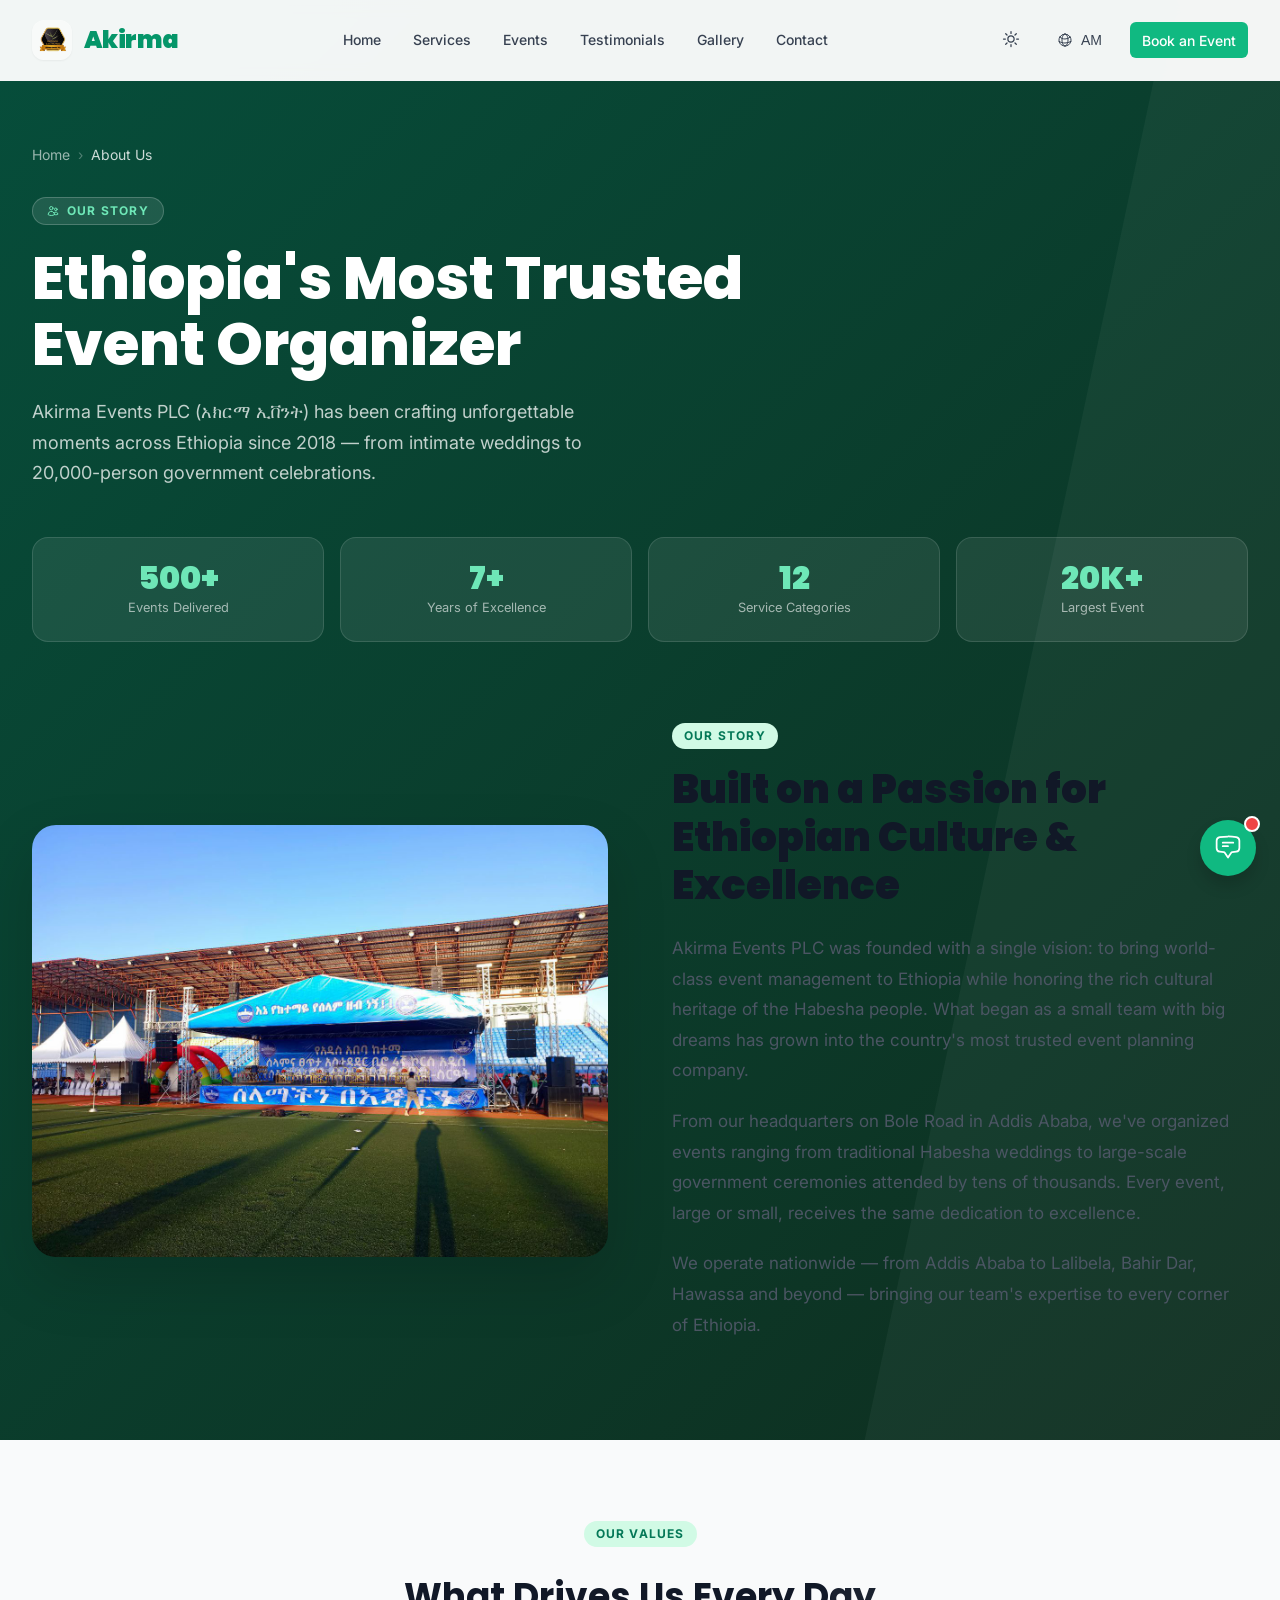
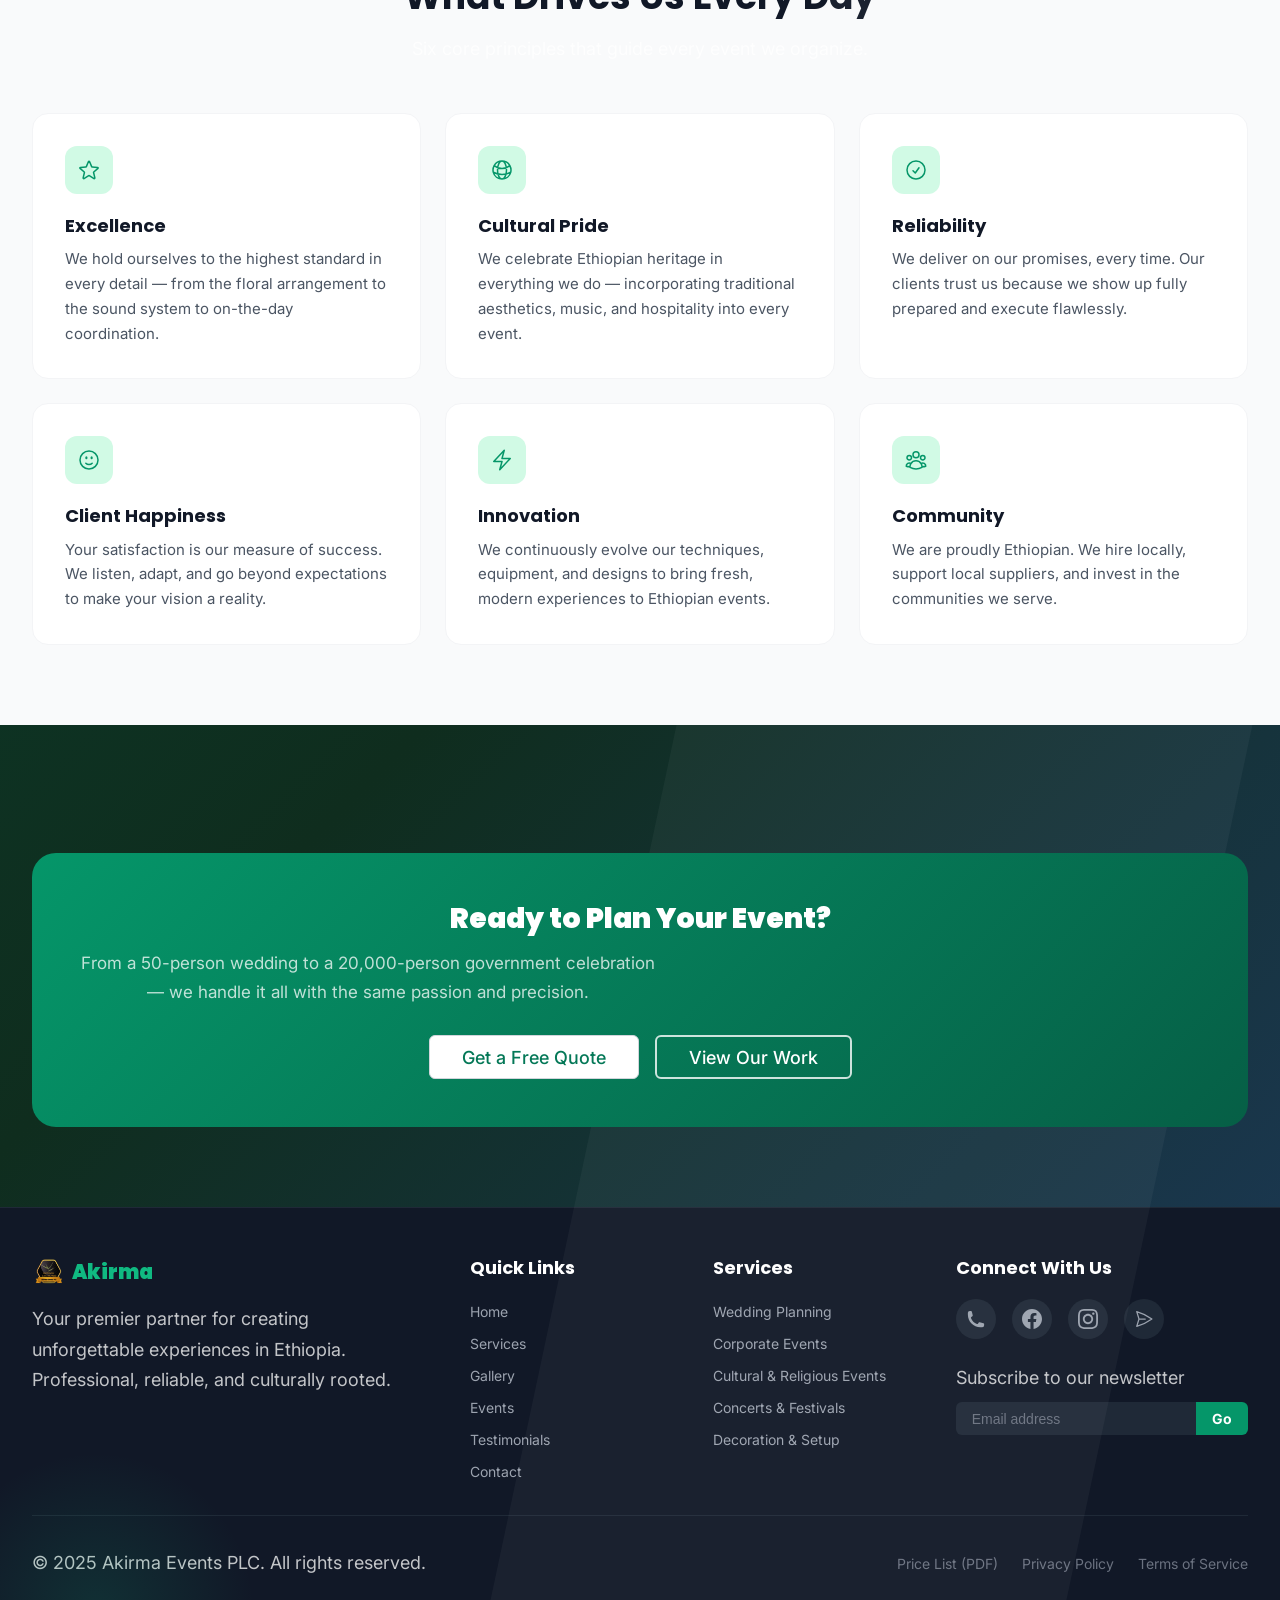
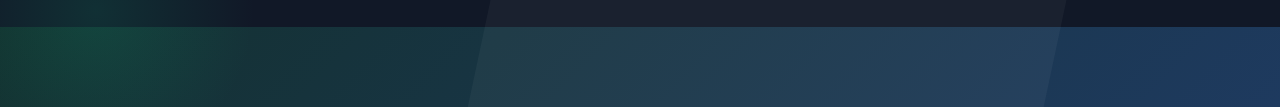
==== about.html @ a0630eab "feat: Expand and localize meta keywords on the services, about, and gallery pages for improved SEO." ====
<!DOCTYPE html>
<html lang="en">
<head>
  <meta charset="UTF-8" />
  <meta name="viewport" content="width=device-width, initial-scale=1.0" />
  <title>About Us | Akirma Events PLC</title>
  <meta name="description" content="Learn about Akirma Events PLC — Ethiopia's leading event organizer. Our story, mission, values, and the team behind every unforgettable moment." />
  <meta name="keywords" content="about akirma events, event management team ethiopia, professional event planners addis ababa, akirma story, leading event organizer ethiopia, akirma events history, ethiopian event industry experts, meet akirma events, event planning company profile ethiopia, bole road event office, best event organizers profile, አክርማ ኢቨንት, ስለ አክርማ ኢቨንት, የዝግጅት አዘጋጆች" />
  <link rel="canonical" href="https://akirmaevents.com/about.html" />
  <meta property="og:title" content="About Akirma Events PLC" />
  <meta property="og:description" content="Ethiopia's trusted event organizer since 2018. Meet our team and learn our story." />
  <meta property="og:type" content="website" />
  <meta property="og:url" content="https://akirmaevents.com/about.html" />
  <meta property="og:image" content="https://akirmaevents.com/images/hero-bg.png" />
  <meta property="og:site_name" content="Akirma Events PLC" />
  <meta name="twitter:card" content="summary_large_image" />
  <meta name="twitter:image" content="https://akirmaevents.com/images/hero-bg.png" />
  <link rel="preconnect" href="https://fonts.googleapis.com">
  <link rel="preconnect" href="https://fonts.gstatic.com" crossorigin>
  <link rel="preload" href="https://fonts.googleapis.com/css2?family=Poppins:wght@400;700;900&family=Inter:wght@400;500;600;700&display=swap" as="style">
  <link rel="stylesheet" href="css/styles.css" />
  <style>
    /* ── PAGE-SPECIFIC STYLES ── */
    .page-hero {
      background: linear-gradient(135deg, var(--primary-900) 0%, #0f2d1e 60%, #1e3a5f 100%);
      padding: 9rem 0 5rem;
      color: white;
      position: relative;
      overflow: hidden;
    }
    .page-hero-deco {
      position: absolute; top: 0; right: 0;
      width: 45%; height: 100%;
      background: rgba(255,255,255,0.04);
      transform: skewX(-12deg) translateX(20%);
      pointer-events: none;
    }
    .page-hero-deco2 {
      position: absolute; bottom: -4rem; left: -4rem;
      width: 20rem; height: 20rem;
      background: radial-gradient(circle, rgba(16,185,129,0.15) 0%, transparent 70%);
      border-radius: 50%;
      pointer-events: none;
    }
    .page-hero-content { position: relative; z-index: 2; }
    .page-badge {
      display: inline-flex; align-items: center; gap: 0.5rem;
      padding: 0.25rem 0.875rem;
      border-radius: 9999px;
      background: rgba(255,255,255,0.1);
      border: 1px solid rgba(255,255,255,0.2);
      font-size: 0.75rem; font-weight: 700;
      text-transform: uppercase; letter-spacing: 0.1em;
      color: var(--primary-300);
      margin-bottom: 1.25rem;
    }
    .page-hero h1 {
      margin-bottom: 1.25rem;
    }
    .page-hero p {
      font-size: clamp(1rem, 2.5vw, 1.125rem);
      color: rgba(255,255,255,0.75);
      max-width: 36rem;
      line-height: 1.7;
    }
    .breadcrumb {
      display: flex; align-items: center; gap: 0.5rem;
      font-size: 0.875rem; color: rgba(255,255,255,0.5);
      margin-bottom: 2rem;
    }
    .breadcrumb a { color: rgba(255,255,255,0.6); text-decoration: none; transition: color 0.2s; }
    .breadcrumb a:hover { color: white; }
    .breadcrumb span { color: rgba(255,255,255,0.3); }

    /* Stats row */
    .stats-row {
      display: grid;
      grid-template-columns: repeat(2, 1fr);
      gap: 1rem;
      margin-top: 3rem;
    }
    @media (min-width: 640px) { .stats-row { grid-template-columns: repeat(4, 1fr); } }
    .stat-card {
      background: rgba(255,255,255,0.08);
      border: 1px solid rgba(255,255,255,0.12);
      border-radius: 1rem;
      padding: 1.5rem;
      text-align: center;
    }
    .stat-num {
      font-size: clamp(1.5rem, 4vw, 2rem);
      font-weight: 900;
      font-family: 'Poppins', sans-serif;
      color: var(--primary-300);
      line-height: 1;
      margin-bottom: 0.25rem;
    }
    .stat-label { font-size: 0.8rem; color: rgba(255,255,255,0.6); }

    /* Story section */
    .story-section { padding: 5rem 0; }
    body.dark .story-section { background: var(--gray-950); }
    .story-grid {
      display: grid;
      grid-template-columns: 1fr;
      gap: 4rem;
      align-items: center;
    }
    @media (min-width: 1024px) { .story-grid { grid-template-columns: 1fr 1fr; } }
    .story-img {
      border-radius: 1.5rem;
      overflow: hidden;
      box-shadow: 0 25px 60px rgba(0,0,0,0.15);
      aspect-ratio: 4/3;
    }
    .story-img img { width: 100%; height: 100%; object-fit: cover; display: block; }
    .story-tag {
      display: inline-block;
      background: var(--primary-100);
      color: var(--primary-700);
      font-size: 0.75rem; font-weight: 700;
      text-transform: uppercase; letter-spacing: 0.1em;
      padding: 0.25rem 0.75rem;
      border-radius: 9999px;
      margin-bottom: 1rem;
    }
    body.dark .story-tag { background: rgba(16,185,129,0.15); color: var(--primary-400); }
    .story-text h2 {
      font-size: clamp(1.75rem, 3.5vw, 2.5rem);
      font-weight: 900;
      font-family: 'Poppins', sans-serif;
      color: var(--gray-900);
      margin-bottom: 1.5rem;
      line-height: 1.2;
    }
    body.dark .story-text h2 { color: white; }
    .story-text p {
      color: var(--gray-600);
      line-height: 1.8;
      font-size: 1.0625rem;
      margin-bottom: 1.25rem;
    }
    body.dark .story-text p { color: var(--gray-400); }

    /* Values */
    .values-section {
      padding: 5rem 0;
      background: var(--gray-50);
    }
    body.dark .values-section { background: var(--gray-900); }
    .values-grid {
      display: grid;
      grid-template-columns: 1fr;
      gap: 1.5rem;
      margin-top: 3rem;
    }
    @media (min-width: 640px) { .values-grid { grid-template-columns: repeat(2, 1fr); } }
    @media (min-width: 1024px) { .values-grid { grid-template-columns: repeat(3, 1fr); } }
    .value-card {
      background: white;
      border-radius: 1rem;
      padding: 2rem;
      border: 1px solid var(--gray-100);
      transition: box-shadow 0.3s, transform 0.3s;
    }
    body.dark .value-card { background: var(--gray-800); border-color: var(--gray-700); }
    .value-card:hover { box-shadow: 0 8px 24px rgba(0,0,0,0.08); transform: translateY(-4px); }
    .value-icon {
      width: 3rem; height: 3rem;
      background: var(--primary-100);
      border-radius: 0.75rem;
      display: flex; align-items: center; justify-content: center;
      margin-bottom: 1.25rem;
    }
    body.dark .value-icon { background: rgba(16,185,129,0.15); }
    .value-icon svg { width: 1.5rem; height: 1.5rem; color: var(--primary-600); }
    body.dark .value-icon svg { color: var(--primary-400); }
    .value-card h3 {
      font-size: 1.125rem; font-weight: 700;
      font-family: 'Poppins', sans-serif;
      color: var(--gray-900);
      margin-bottom: 0.625rem;
    }
    body.dark .value-card h3 { color: white; }
    .value-card p { color: var(--gray-600); font-size: 0.9375rem; line-height: 1.65; }
    body.dark .value-card p { color: var(--gray-400); }

    /* Team placeholder */
    .team-section { padding: 5rem 0; }
    body.dark .team-section { background: var(--gray-950); }
    .team-cta {
      margin-top: 3rem;
      background: linear-gradient(135deg, var(--primary-600), var(--primary-800));
      border-radius: 1.5rem;
      padding: 3rem;
      text-align: center;
      color: white;
    }
    .team-cta h3 {
      font-size: 1.75rem; font-weight: 900;
      font-family: 'Poppins', sans-serif;
      margin-bottom: 0.75rem;
    }
    .team-cta p { color: rgba(255,255,255,0.75); margin-bottom: 1.75rem; font-size: 1.0625rem; }
    .cta-btns { display: flex; gap: 1rem; justify-content: center; flex-wrap: wrap; }
  </style>
</head>
<body>

<!-- Header (Injected by shared.js) -->
<header></header>

<!-- Hero -->
<section class="page-hero" id="main-content">
  <div class="page-hero-deco"></div>
  <div class="page-hero-deco2"></div>
  <div class="container page-hero-content">
    <div class="breadcrumb">
      <a href="index.html">Home</a>
      <span>›</span>
      <span style="color:rgba(255,255,255,0.8)">About Us</span>
    </div>
    <div class="page-badge">
      <svg xmlns="http://www.w3.org/2000/svg" fill="none" viewBox="0 0 24 24" stroke-width="2" stroke="currentColor" style="width:0.75rem;height:0.75rem"><path stroke-linecap="round" stroke-linejoin="round" d="M15 19.128a9.38 9.38 0 0 0 2.625.372 9.337 9.337 0 0 0 4.121-.952 4.125 4.125 0 0 0-7.533-2.493M15 19.128v-.003c0-1.113-.285-2.16-.786-3.07M15 19.128v.106A12.318 12.318 0 0 1 8.624 21c-2.331 0-4.512-.645-6.374-1.766l-.001-.109a6.375 6.375 0 0 1 11.964-3.07M12 6.375a3.375 3.375 0 1 1-6.75 0 3.375 3.375 0 0 1 6.75 0Zm8.25 2.25a2.625 2.625 0 1 1-5.25 0 2.625 2.625 0 0 1 5.25 0Z" /></svg>
      Our Story
    </div>
    <h1>Ethiopia's Most Trusted<br/>Event Organizer</h1>
    <p>Akirma Events PLC (አክርማ ኢቨንት) has been crafting unforgettable moments across Ethiopia since 2018 — from intimate weddings to 20,000-person government celebrations.</p>
    <div class="stats-row">
      <div class="stat-card"><div class="stat-num">500+</div><div class="stat-label">Events Delivered</div></div>
      <div class="stat-card"><div class="stat-num">7+</div><div class="stat-label">Years of Excellence</div></div>
      <div class="stat-card"><div class="stat-num">12</div><div class="stat-label">Service Categories</div></div>
      <div class="stat-card"><div class="stat-num">20K+</div><div class="stat-label">Largest Event</div></div>
    </div>
  </div>
</div>

<!-- Story -->
<section class="story-section">
  <div class="container">
    <div class="story-grid">
      <div class="story-img reveal">
        <img src="images/events/Addis ababa city government peace and security 20,000 celebrating ceremony to abebe bikila stadium.jpg" alt="Akirma Events large scale event" loading="lazy" />
      </div>
      <div class="story-text reveal">
        <span class="story-tag">Our Story</span>
        <h2>Built on a Passion for Ethiopian Culture & Excellence</h2>
        <p>Akirma Events PLC was founded with a single vision: to bring world-class event management to Ethiopia while honoring the rich cultural heritage of the Habesha people. What began as a small team with big dreams has grown into the country's most trusted event planning company.</p>
        <p>From our headquarters on Bole Road in Addis Ababa, we've organized events ranging from traditional Habesha weddings to large-scale government ceremonies attended by tens of thousands. Every event, large or small, receives the same dedication to excellence.</p>
        <p>We operate nationwide — from Addis Ababa to Lalibela, Bahir Dar, Hawassa and beyond — bringing our team's expertise to every corner of Ethiopia.</p>
      </div>
    </div>
  </div>
</section>

<!-- Values -->
<section class="values-section">
  <div class="container">
    <div style="text-align:center; max-width:42rem; margin:0 auto;">
      <span class="story-tag">Our Values</span>
      <h2 class="section-title" style="margin-top:0.75rem;">What Drives Us Every Day</h2>
      <p class="section-desc">Six core principles that guide every event we organize.</p>
    </div>
    <div class="values-grid">
      <div class="value-card reveal">
        <div class="value-icon"><svg xmlns="http://www.w3.org/2000/svg" fill="none" viewBox="0 0 24 24" stroke-width="1.5" stroke="currentColor"><path stroke-linecap="round" stroke-linejoin="round" d="M11.48 3.499a.562.562 0 0 1 1.04 0l2.125 5.111a.563.563 0 0 0 .475.345l5.518.442c.499.04.701.663.321.988l-4.204 3.602a.563.563 0 0 0-.182.557l1.285 5.385a.562.562 0 0 1-.84.61l-4.725-2.885a.562.562 0 0 0-.586 0L6.982 20.54a.562.562 0 0 1-.84-.61l1.285-5.386a.562.562 0 0 0-.182-.557l-4.204-3.602a.562.562 0 0 1 .321-.988l5.518-.442a.563.563 0 0 0 .475-.345L11.48 3.5Z" /></svg></div>
        <h3>Excellence</h3>
        <p>We hold ourselves to the highest standard in every detail — from the floral arrangement to the sound system to on-the-day coordination.</p>
      </div>
      <div class="value-card reveal">
        <div class="value-icon"><svg xmlns="http://www.w3.org/2000/svg" fill="none" viewBox="0 0 24 24" stroke-width="1.5" stroke="currentColor"><path stroke-linecap="round" stroke-linejoin="round" d="M12 21a9.004 9.004 0 0 0 8.716-6.747M12 21a9.004 9.004 0 0 1-8.716-6.747M12 21c2.485 0 4.5-4.03 4.5-9S14.485 3 12 3m0 18c-2.485 0-4.5-4.03-4.5-9S9.515 3 12 3m0 0a8.997 8.997 0 0 1 7.843 4.582M12 3a8.997 8.997 0 0 0-7.843 4.582m15.686 0A11.953 11.953 0 0 1 12 10.5c-2.998 0-5.74-1.1-7.843-2.918m15.686 0A8.959 8.959 0 0 1 21 12c0 .778-.099 1.533-.284 2.253m0 0A17.919 17.919 0 0 1 12 16.5c-3.162 0-6.133-.815-8.716-2.247m0 0A9.015 9.015 0 0 1 3 12c0-1.605.42-3.113 1.157-4.418" /></svg></div>
        <h3>Cultural Pride</h3>
        <p>We celebrate Ethiopian heritage in everything we do — incorporating traditional aesthetics, music, and hospitality into every event.</p>
      </div>
      <div class="value-card reveal">
        <div class="value-icon"><svg xmlns="http://www.w3.org/2000/svg" fill="none" viewBox="0 0 24 24" stroke-width="1.5" stroke="currentColor"><path stroke-linecap="round" stroke-linejoin="round" d="M9 12.75 11.25 15 15 9.75M21 12a9 9 0 1 1-18 0 9 9 0 0 1 18 0Z" /></svg></div>
        <h3>Reliability</h3>
        <p>We deliver on our promises, every time. Our clients trust us because we show up fully prepared and execute flawlessly.</p>
      </div>
      <div class="value-card reveal">
        <div class="value-icon"><svg xmlns="http://www.w3.org/2000/svg" fill="none" viewBox="0 0 24 24" stroke-width="1.5" stroke="currentColor"><path stroke-linecap="round" stroke-linejoin="round" d="M15.182 15.182a4.5 4.5 0 0 1-6.364 0M21 12a9 9 0 1 1-18 0 9 9 0 0 1 18 0ZM9.75 9.75c0 .414-.168.75-.375.75S9 10.164 9 9.75 9.168 9 9.375 9s.375.336.375.75Zm-.375 0h.008v.015h-.008V9.75Zm5.625 0c0 .414-.168.75-.375.75s-.375-.336-.375-.75.168-.75.375-.75.375.336.375.75Zm-.375 0h.008v.015h-.008V9.75Z" /></svg></div>
        <h3>Client Happiness</h3>
        <p>Your satisfaction is our measure of success. We listen, adapt, and go beyond expectations to make your vision a reality.</p>
      </div>
      <div class="value-card reveal">
        <div class="value-icon"><svg xmlns="http://www.w3.org/2000/svg" fill="none" viewBox="0 0 24 24" stroke-width="1.5" stroke="currentColor"><path stroke-linecap="round" stroke-linejoin="round" d="M3.75 13.5l10.5-11.25L12 10.5h8.25L9.75 21.75 12 13.5H3.75z" /></svg></div>
        <h3>Innovation</h3>
        <p>We continuously evolve our techniques, equipment, and designs to bring fresh, modern experiences to Ethiopian events.</p>
      </div>
      <div class="value-card reveal">
        <div class="value-icon"><svg xmlns="http://www.w3.org/2000/svg" fill="none" viewBox="0 0 24 24" stroke-width="1.5" stroke="currentColor"><path stroke-linecap="round" stroke-linejoin="round" d="M18 18.72a9.094 9.094 0 0 0 3.741-.479 3 3 0 0 0-4.682-2.72m.94 3.198.001.031c0 .225-.012.447-.037.666A11.944 11.944 0 0 1 12 21c-2.17 0-4.207-.576-5.963-1.584A6.062 6.062 0 0 1 6 18.719m12 0a5.971 5.971 0 0 0-.941-3.197m0 0A5.995 5.995 0 0 0 12 12.75a5.995 5.995 0 0 0-5.058 2.772m0 0a3 3 0 0 0-4.681 2.72 8.986 8.986 0 0 0 3.74.477m.94-3.197a5.971 5.971 0 0 0-.94 3.197M15 6.75a3 3 0 1 1-6 0 3 3 0 0 1 6 0Zm6 3a2.25 2.25 0 1 1-4.5 0 2.25 2.25 0 0 1 4.5 0Zm-13.5 0a2.25 2.25 0 1 1-4.5 0 2.25 2.25 0 0 1 4.5 0Z" /></svg></div>
        <h3>Community</h3>
        <p>We are proudly Ethiopian. We hire locally, support local suppliers, and invest in the communities we serve.</p>
      </div>
    </div>
  </div>
</section>

<!-- CTA -->
<section class="team-section">
  <div class="container">
    <div class="team-cta reveal">
      <h3>Ready to Plan Your Event?</h3>
      <p>From a 50-person wedding to a 20,000-person government celebration — we handle it all with the same passion and precision.</p>
      <div class="cta-btns">
        <a href="index.html#contact" class="btn btn-lg btn-white">Get a Free Quote</a>
        <a href="gallery.html" class="btn btn-lg btn-hero-outline">View Our Work</a>
      </div>
    </div>
  </div>
</section>

<!-- Simple footer -->
<!-- Footer (Injected by shared.js) -->
<footer></footer>

<script src="js/data.js"></script>
<script src="js/shared.js"></script>
<script>
document.addEventListener('DOMContentLoaded', () => {
  initReveal();
});

function initReveal() {
  const els = document.querySelectorAll('.reveal');
  const obs = new IntersectionObserver(entries => {
    entries.forEach(e => { if (e.isIntersecting) { e.target.classList.add('revealed'); obs.unobserve(e.target); } });
  }, { threshold: 0.1 });
  els.forEach(el => obs.observe(el));
}
</script>
</body>
</html>
---- css/styles.css ----
/* =====================================================
   AKIRMA EVENTS - styles.css
   Exact replica of Next.js/Tailwind app globals + components
   ===================================================== */

@import url('https://fonts.googleapis.com/css2?family=Inter:wght@300;400;500;600;700&family=Poppins:wght@400;500;600;700;800;900&family=Noto+Sans+Ethiopic:wght@400;500;600;700&display=swap');

/* ── CSS VARIABLES (mirrors globals.css) ── */
:root {
  --background: #ffffff;
  --foreground: #171717;

  --primary-50:  #ecfdf5;
  --primary-100: #d1fae5;
  --primary-200: #a7f3d0;
  --primary-300: #6ee7b7;
  --primary-400: #34d399;
  --primary-500: #10b981;
  --primary-600: #059669;
  --primary-700: #047857;
  --primary-800: #065f46;
  --primary-900: #064e3b;
  --primary-950: #022c22;

  --color-secondary: #3B82F6;
  --gray-50:  #f9fafb;
  --gray-100: #f3f4f6;
  --gray-200: #e5e7eb;
  --gray-300: #d1d5db;
  --gray-400: #9ca3af;
  --gray-500: #6b7280;
  --gray-600: #4b5563;
  --gray-700: #374151;
  --gray-800: #1f2937;
  --gray-900: #111827;
  --gray-950: #030712;
}

.dark {
  --background: #020617;
  --foreground: #f8fafc;
}

/* ── RESET ── */
*, *::before, *::after { box-sizing: border-box; margin: 0; padding: 0; }
html { scroll-behavior: smooth; -webkit-text-size-adjust: 100%; }

body {
  background-color: var(--background);
  color: var(--foreground);
  font-family: 'Inter', sans-serif;
  line-height: 1.5;
  -webkit-font-smoothing: antialiased;
  -moz-osx-font-smoothing: grayscale;
}

body.dark { background-color: #020617; color: #f8fafc; }

h1, h2, h3, h4, h5, h6 { font-family: 'Poppins', sans-serif; }

h1 { font-size: clamp(2.25rem, 6vw, 3.75rem); line-height: 1.1; font-weight: 800; }
h2 { font-size: clamp(1.75rem, 4vw, 2.5rem); line-height: 1.2; font-weight: 700; }
h3 { font-size: clamp(1.375rem, 3vw, 1.75rem); line-height: 1.3; font-weight: 600; }
h4 { font-size: 1.125rem; font-weight: 600; }

/* ── ACCESSIBILITY ── */
.skip-link {
  position: absolute;
  top: -100px;
  left: 0;
  background: var(--primary-600);
  color: white;
  padding: 0.5rem 1rem;
  z-index: 1000;
  transition: top 0.2s;
  text-decoration: none;
  font-weight: bold;
  border-radius: 0 0 4px 4px;
}
.skip-link:focus {
  top: 0;
}


/* ── CONTAINER (max-w-7xl) ── */
.container {
  margin-left: auto;
  margin-right: auto;
  width: 100%;
  max-width: 80rem; /* 1280px */
  padding-left: 1rem;
  padding-right: 1rem;
}
@media (min-width: 640px)  { .container { padding-left: 1.5rem; padding-right: 1.5rem; } }
@media (min-width: 1024px) { .container { padding-left: 2rem;   padding-right: 2rem; } }

/* ── HEADER ── */
header {
  position: fixed;
  top: 0; left: 0;
  width: 100%;
  background-color: rgba(255,255,255,0.95);
  backdrop-filter: blur(8px);
  z-index: 50;
  border-bottom: 1px solid var(--gray-100);
  transition: background-color 0.3s;
}
body.dark header {
  background-color: rgba(17,24,39,0.95);
  border-bottom-color: var(--gray-800);
}
.header-inner {
  display: flex;
  align-items: center;
  justify-content: space-between;
  height: 5rem; /* h-20 */
}

/* Logo */
.logo-link {
  flex-shrink: 0;
  display: flex;
  align-items: center;
  gap: 0.75rem;
  text-decoration: none;
  group: true;
}
.logo-img-wrap {
  position: relative;
  width: 2.5rem; height: 2.5rem;
  overflow: hidden;
  border-radius: 0.75rem;
  background-color: rgba(255,255,255,0.5);
  padding: 0.25rem;
  box-shadow: 0 1px 2px rgba(0,0,0,0.05);
  transition: box-shadow 0.3s;
}
body.dark .logo-img-wrap { background-color: rgba(30,41,59,0.5); }
.logo-img-wrap:hover { box-shadow: 0 4px 6px rgba(0,0,0,0.1); }
.logo-img-wrap img { width: 100%; height: 100%; object-fit: contain; }
.logo-name {
  font-size: clamp(1.25rem, 3vw, 1.5rem);
  font-weight: 900;
  font-family: 'Poppins', sans-serif;
  color: var(--primary-600);
  letter-spacing: -0.025em;
  transition: transform 0.3s;
}
.logo-link:hover .logo-name { transform: scale(1.05); }

/* Desktop nav */
.desktop-nav { display: none; align-items: center; gap: 2rem; }
@media (min-width: 768px) { .desktop-nav { display: flex; } }
.desktop-nav a {
  font-size: 0.875rem;
  font-weight: 500;
  color: var(--gray-700);
  text-decoration: none;
  transition: color 0.2s;
}
body.dark .desktop-nav a { color: var(--gray-300); }
.desktop-nav a:hover { color: var(--primary-500); }

/* Desktop right side */
.nav-right { display: none; align-items: center; gap: 1rem; }
@media (min-width: 768px) { .nav-right { display: flex; } }

/* Theme toggle */
.theme-toggle {
  position: relative;
  padding: 0.5rem;
  border-radius: 9999px;
  border: none;
  background: transparent;
  cursor: pointer;
  transition: background-color 0.2s;
}
.theme-toggle:hover { background-color: var(--gray-100); }
body.dark .theme-toggle:hover { background-color: var(--gray-800); }
.theme-toggle svg { width: 1.25rem; height: 1.25rem; color: var(--gray-700); }
body.dark .theme-toggle svg { color: var(--gray-300); }
.icon-sun  { display: block; transition: transform 0.3s, opacity 0.3s; }
.icon-moon { display: none;  transition: transform 0.3s, opacity 0.3s; }
body.dark .icon-sun  { display: none; }
body.dark .icon-moon { display: block; }

/* Language switcher */
.lang-btn {
  display: flex;
  align-items: center;
  gap: 0.5rem;
  padding: 0.375rem 0.75rem;
  border-radius: 9999px;
  border: none;
  background: transparent;
  cursor: pointer;
  font-size: 0.875rem;
  font-weight: 500;
  color: var(--gray-700);
  transition: background-color 0.2s;
}
.lang-btn:hover { background-color: var(--gray-100); }
body.dark .lang-btn { color: var(--gray-300); }
body.dark .lang-btn:hover { background-color: var(--gray-800); }
.lang-btn svg { width: 1rem; height: 1rem; }

/* Book btn */
.btn {
  display: inline-flex;
  align-items: center;
  justify-content: center;
  font-weight: 500;
  transition: opacity 0.2s, background-color 0.2s;
  outline: none;
  border-radius: 0.375rem;
  border: none;
  cursor: pointer;
  font-family: 'Inter', sans-serif;
  text-decoration: none;
}
.btn:focus { box-shadow: 0 0 0 2px var(--primary-500); }
.btn:disabled { opacity: 0.5; pointer-events: none; }

.btn-primary { background-color: var(--primary-500); color: white; }

/* White button variant */
.btn-white {
  background-color: white;
  color: var(--primary-700);
  border: 1px solid var(--gray-300);
}
.btn-white:hover {
  background-color: var(--gray-100);
}

/* Dark mode overrides for white button */
body.dark .btn-white {
  background-color: var(--gray-800);
  color: var(--primary-500);
  border-color: var(--gray-600);
}
body.dark .btn-white:hover {
  background-color: var(--gray-700);
}

.btn-primary:hover { opacity: 0.9; }

.btn-outline {
  border: 1px solid var(--gray-300);
  background: transparent;
  color: var(--gray-900);
}
.btn-outline:hover { background-color: var(--gray-100); }
body.dark .btn-outline {
  color: white;
  border-color: var(--gray-700);
}
body.dark .btn-outline:hover {
  background-color: var(--gray-800);
}

/* Dark outline variant used in events/services dark sections */
.btn-outline-dark-text {
  border: 1px solid var(--gray-300);
  background: transparent;
  color: var(--gray-900);
}
body.dark .btn-outline-dark-text {
  color: white;
  border-color: var(--gray-700);
}
.btn-outline-dark-text:hover { background-color: var(--gray-100); }
body.dark .btn-outline-dark-text:hover { background-color: var(--gray-800); }

.btn-sm  { height: 2.25rem; padding: 0 0.75rem; font-size: 0.875rem; }
.btn-md  { height: 2.5rem;  padding: 0.5rem 1rem; }
.btn-lg  { height: 2.75rem; padding: 0 2rem; font-size: 1.125rem; }

/* Mobile hamburger */
.mobile-controls { display: flex; align-items: center; gap: 1rem; }
@media (min-width: 768px) { .mobile-controls { display: none; } }
.hamburger {
  color: var(--gray-700);
  padding: 0.5rem;
  background: transparent;
  border: none;
  cursor: pointer;
  transition: color 0.2s;
}
.hamburger:hover { color: var(--primary-500); }
body.dark .hamburger { color: var(--gray-300); }

/* Mobile menu */
.mobile-menu {
  display: none;
  border-top: 1px solid var(--gray-100);
  padding: 1rem 0;
  background-color: white;
}
body.dark .mobile-menu {
  background-color: var(--gray-900);
  border-top-color: var(--gray-800);
}
.mobile-menu.open { display: block; }
@media (min-width: 768px) { .mobile-menu { display: none !important; } }
.mobile-menu a {
  display: block;
  padding: 0.5rem 0.5rem;
  font-size: 1rem;
  font-weight: 500;
  color: var(--gray-700);
  text-decoration: none;
  transition: color 0.2s;
}
body.dark .mobile-menu a { color: var(--gray-300); }
.mobile-menu a:hover { color: var(--primary-500); }
.mobile-menu .book-btn-wrap { padding-top: 0.5rem; }
.mobile-menu .book-btn-wrap .btn { width: 100%; }

/* ── HERO ── */
.hero {
  position: relative;
  width: 100%;
  height: 600px;
  display: flex;
  align-items: center;
  justify-content: center;
  overflow: hidden;
}
@media (min-width: 640px) { .hero { height: 700px; } }

.hero-bg-img {
  position: absolute;
  inset: 0;
  width: 100%;
  height: 120%;
  top: -10%;
}
.hero-bg-img img {
  width: 100%;
  height: 100%;
  object-fit: cover;
}
.hero-bg-overlay {
  position: absolute;
  inset: 0;
  background: linear-gradient(
    to bottom,
    rgba(0,0,0,0.45) 0%,
    rgba(6,50,40,0.65) 40%,
    rgba(6,50,40,0.75) 100%
  );
}

.hero-content {
  position: relative;
  z-index: 10;
  text-align: center;
  padding: 0 1rem;
  max-width: 56rem;
  margin: 0 auto;
}
.hero-title {
  font-size: clamp(2.25rem, 6vw, 3.75rem);
  font-weight: 900;
  color: white;
  margin-bottom: 1.5rem;
  font-family: 'Poppins', sans-serif;
  letter-spacing: -0.025em;
  line-height: 1.1;
  text-shadow: 0 2px 20px rgba(0,0,0,0.4);
}
.hero-sub {
  font-size: clamp(1rem, 2.5vw, 1.25rem);
  color: rgba(255,255,255,0.85);
  margin-bottom: 2.5rem;
  max-width: 42rem;
  margin-left: auto;
  margin-right: auto;
  line-height: 1.7;
}
.hero-ctas {
  display: flex;
  flex-direction: row;
  align-items: center;
  justify-content: center;
  gap: 1rem;
  flex-wrap: wrap;
}
.hero-ctas .btn {
  min-width: 10rem;
  width: auto;
  padding: 0 2rem;
}

.btn-hero-outline {
  border: 2px solid rgba(255,255,255,0.8);
  color: white;
  background: transparent;
}
.btn-hero-outline:hover {
  background-color: rgba(255,255,255,0.15);
  border-color: white;
  color: white;
}

/* Dark mode overrides for hero outline button */
body.dark .btn-hero-outline {
  border-color: var(--gray-500);
  color: var(--gray-200);
}
body.dark .btn-hero-outline:hover {
  background-color: var(--gray-800);
  border-color: var(--gray-400);
  color: white;
}

/* ── SECTION SHARED ── */
.py-20 { padding-top: 5rem; padding-bottom: 5rem; }
.mb-16 { margin-bottom: 4rem; }
.text-center { text-align: center; }

.section-title {
  font-size: clamp(1.875rem, 4vw, 2.25rem);
  font-weight: 700;
  color: var(--gray-900);
  margin-bottom: 1rem;
  font-family: 'Poppins', sans-serif;
}
body.dark .section-title { color: white; }

.section-desc {
  font-size: clamp(1rem, 2vw, 1.125rem);
  color: var(--gray-600);
  max-width: 42rem;
  margin: 0 auto;
  line-height: 1.7;
}
body.dark .section-desc { color: var(--gray-400); }

/* ── SERVICES ── */
#services { padding: 5rem 0; background-color: var(--gray-50); }
body.dark #services { background-color: var(--gray-950); }

.services-grid {
  display: grid;
  grid-template-columns: 1fr;
  gap: 2rem;
}
@media (min-width: 768px) { .services-grid { grid-template-columns: repeat(2, 1fr); } }
@media (min-width: 1024px) { .services-grid { grid-template-columns: repeat(3, 1fr); } }

.service-card {
  background-color: white;
  padding: 2rem;
  border-radius: 0.75rem;
  box-shadow: 0 1px 2px rgba(0,0,0,0.05);
  transition: box-shadow 0.3s;
  border: 1px solid var(--gray-100);
  cursor: default;
}
body.dark .service-card {
  background-color: var(--gray-900);
  border-color: var(--gray-800);
}
.service-card:hover { box-shadow: 0 4px 6px rgba(0,0,0,0.1); }

.service-icon-wrap {
  width: 3.5rem; height: 3.5rem;
  border-radius: 9999px;
  background-color: var(--primary-100);
  display: flex;
  align-items: center;
  justify-content: center;
  margin-bottom: 1.5rem;
  transition: background-color 0.3s;
}
body.dark .service-icon-wrap { background-color: rgba(5,150,105,0.3); }
.service-card:hover .service-icon-wrap { background-color: var(--primary-600); }
.service-icon-wrap svg {
  width: 1.75rem; height: 1.75rem;
  color: var(--primary-600);
  transition: color 0.3s;
}
body.dark .service-icon-wrap svg { color: var(--primary-400); }
.service-card:hover .service-icon-wrap svg { color: white; }

.service-card h3 {
  font-size: 1.25rem;
  font-weight: 700;
  color: var(--gray-900);
  margin-bottom: 0.75rem;
  transition: color 0.2s;
  font-family: 'Poppins', sans-serif;
}
body.dark .service-card h3 { color: white; }
.service-card:hover h3 { color: var(--primary-600); }
.service-card p { color: var(--gray-600); line-height: 1.625; }
body.dark .service-card p { color: var(--gray-400); }

.see-more-wrap { margin-top: 3rem; text-align: center; }

/* ── VISION/MISSION ── */
#vision-mission {
  padding: 6rem 0;
  position: relative;
  overflow: hidden;
  background-color: #f8fafc;
}
body.dark #vision-mission { background-color: #050914; }

.vm-bg-decor {
  position: absolute; top: 0; left: 0;
  width: 100%; height: 100%;
  overflow: hidden;
  pointer-events: none;
  opacity: 0.2;
}
body.dark .vm-bg-decor { opacity: 0.4; }
.vm-bg-blob-1 {
  position: absolute;
  top: -10%; left: -10%;
  width: 40%; height: 40%;
  background: rgba(16,185,129,0.2);
  filter: blur(120px);
  border-radius: 9999px;
}
.vm-bg-blob-2 {
  position: absolute;
  bottom: -10%; right: -10%;
  width: 40%; height: 40%;
  background: rgba(59,130,246,0.2);
  filter: blur(120px);
  border-radius: 9999px;
}

.vm-header { text-align: center; max-width: 48rem; margin: 0 auto 4rem; }
.vm-badge {
  display: inline-flex;
  align-items: center;
  gap: 0.5rem;
  padding: 0.25rem 0.75rem;
  border-radius: 9999px;
  background-color: rgba(16,185,129,0.1);
  border: 1px solid rgba(16,185,129,0.2);
  color: var(--primary-600);
  font-size: 0.75rem;
  font-weight: 700;
  text-transform: uppercase;
  letter-spacing: 0.1em;
  margin-bottom: 1rem;
}
body.dark .vm-badge { color: var(--primary-400); }
.vm-badge svg { width: 1rem; height: 1rem; }
.vm-main-title {
  font-size: clamp(2rem, 4vw, 3rem);
  font-weight: 700;
  color: #0f172a;
  margin-bottom: 1.5rem;
  font-family: 'Poppins', sans-serif;
}
body.dark .vm-main-title { color: white; }

/* Vision/Mission cards grid */
.vm-cards-grid {
  display: grid;
  grid-template-columns: 1fr;
  gap: 2rem;
  margin-bottom: 4rem;
}
@media (min-width: 1024px) { .vm-cards-grid { grid-template-columns: repeat(2, 1fr); } }

.vm-card {
  padding: 2rem;
  border-radius: 1.5rem;
  background-color: white;
  border: 1px solid #e2e8f0;
  position: relative;
  overflow: hidden;
  transition: border-color 0.5s;
}
body.dark .vm-card { background-color: rgba(15,23,42,0.4); border-color: rgba(255,255,255,0.05); }
.vm-card-vision:hover { border-color: rgba(16,185,129,0.5); }
.vm-card-mission:hover { border-color: rgba(59,130,246,0.5); }

.vm-card-bg-icon {
  position: absolute; top: 0; right: 0;
  padding: 2rem;
  opacity: 0.05;
  transition: opacity 0.3s;
}
.vm-card:hover .vm-card-bg-icon { opacity: 0.1; }
.vm-card-bg-icon svg { width: 8rem; height: 8rem; }
.vm-card-vision .vm-card-bg-icon svg { color: var(--primary-500); }
.vm-card-mission .vm-card-bg-icon svg { color: #3b82f6; }

.vm-icon-wrap {
  width: 3.5rem; height: 3.5rem;
  border-radius: 1rem;
  display: flex;
  align-items: center;
  justify-content: center;
  margin-bottom: 1.5rem;
}
.vm-icon-wrap-vision { background-color: rgba(16,185,129,0.1); }
.vm-icon-wrap-mission { background-color: rgba(59,130,246,0.1); }
.vm-icon-wrap svg { width: 2rem; height: 2rem; }
.vm-icon-wrap-vision svg { color: var(--primary-500); }
.vm-icon-wrap-mission svg { color: #3b82f6; }

.vm-card h3 {
  font-size: 1.5rem;
  font-weight: 700;
  color: #0f172a;
  margin-bottom: 1rem;
  font-family: 'Poppins', sans-serif;
}
body.dark .vm-card h3 { color: white; }
.vm-card p {
  font-size: 1.125rem;
  color: #475569;
  line-height: 1.7;
  font-style: italic;
}
body.dark .vm-card p { color: #94a3b8; }

/* Goals section */
.goals-divider {
  display: flex;
  align-items: center;
  gap: 1rem;
  margin-bottom: 2rem;
}
.goals-divider-line { flex: 1; height: 1px; background: linear-gradient(to right, transparent, #e2e8f0, transparent); }
body.dark .goals-divider-line { background: linear-gradient(to right, transparent, rgba(255,255,255,0.1), transparent); }
.goals-divider h3 {
  font-size: clamp(1.25rem, 3vw, 1.5rem);
  font-weight: 700;
  color: #0f172a;
  white-space: nowrap;
  padding: 0 1rem;
  font-family: 'Poppins', sans-serif;
  letter-spacing: -0.025em;
}
body.dark .goals-divider h3 { color: white; }

.goals-grid {
  display: grid;
  grid-template-columns: repeat(1, 1fr);
  gap: 1.5rem;
  margin-bottom: 5rem;
}
@media (min-width: 768px)  { .goals-grid { grid-template-columns: repeat(3, 1fr); } }
@media (min-width: 1024px) { .goals-grid { grid-template-columns: repeat(5, 1fr); } }

.goal-card {
  padding: 1.5rem;
  border-radius: 1rem;
  background-color: white;
  border: 1px solid #f1f5f9;
  transition: all 0.3s;
  cursor: default;
}
body.dark .goal-card { background-color: rgba(15,23,42,0.2); border-color: rgba(255,255,255,0.05); }
.goal-card:hover { background-color: var(--gray-50); }
body.dark .goal-card:hover { background-color: rgba(255,255,255,0.05); }
.goal-card svg {
  width: 2rem; height: 2rem;
  color: var(--primary-500);
  margin-bottom: 1rem;
  transition: transform 0.3s;
}
.goal-card:hover svg { transform: scale(1.1); }
.goal-card h4 {
  font-size: 0.875rem;
  font-weight: 700;
  color: #0f172a;
  margin-bottom: 0.5rem;
  font-family: 'Poppins', sans-serif;
}
body.dark .goal-card h4 { color: white; }
.goal-card p {
  font-size: 0.75rem;
  color: #64748b;
  line-height: 1.5;
  display: -webkit-box;
  -webkit-line-clamp: 3;
  -webkit-box-orient: vertical;
  overflow: hidden;
}
body.dark .goal-card p { color: var(--gray-400); }

/* Objectives box */
.objectives-box {
  background-color: var(--primary-600);
  border-radius: 2.5rem;
  padding: 2rem;
  position: relative;
  overflow: hidden;
}
@media (min-width: 768px) { .objectives-box { padding: 3rem; } }
body.dark .objectives-box { background-color: rgba(16,185,129,0.1); }

.objectives-box-glow {
  position: absolute; top: 0; right: 0;
  width: 16rem; height: 16rem;
  background: rgba(255,255,255,0.1);
  filter: blur(5rem);
  border-radius: 9999px;
  transform: translate(50%, -50%);
  pointer-events: none;
}
.objectives-inner {
  position: relative;
  z-index: 10;
  display: flex;
  flex-direction: column;
  gap: 2rem;
}
@media (min-width: 768px) { .objectives-inner { flex-direction: row; align-items: center; gap: 2rem; } }

.objectives-left h3 {
  font-size: clamp(1.875rem, 4vw, 2.25rem);
  font-weight: 700;
  color: white;
  margin-bottom: 1rem;
  font-family: 'Poppins', sans-serif;
}
.objectives-left p { color: rgba(236,253,245,0.8); }
body.dark .objectives-left p { color: rgba(52,211,153,0.8); }

.objectives-grid {
  flex: 1;
  display: grid;
  grid-template-columns: 1fr;
  gap: 1rem;
}
@media (min-width: 640px) { .objectives-grid { grid-template-columns: repeat(2, 1fr); } }

.obj-item {
  display: flex;
  align-items: flex-start;
  gap: 0.75rem;
  background: rgba(255,255,255,0.1);
  backdrop-filter: blur(4px);
  padding: 1rem;
  border-radius: 0.75rem;
  border: 1px solid rgba(255,255,255,0.1);
}
body.dark .obj-item { background: rgba(255,255,255,0.05); }
.obj-item svg { width: 1.25rem; height: 1.25rem; color: #6ee7b7; flex-shrink: 0; margin-top: 0.125rem; }
body.dark .obj-item svg { color: var(--primary-400); }
.obj-item p { font-size: 0.875rem; color: white; font-weight: 500; line-height: 1.25; }

/* ── FEATURED EVENTS ── */
#featured-events {
  padding: 5rem 0;
  background-color: white;
  border-top: 1px solid var(--gray-100);
}
body.dark #featured-events {
  background-color: var(--gray-900);
  border-top-color: var(--gray-800);
}

.events-header {
  display: flex;
  flex-direction: column;
  gap: 1.5rem;
  margin-bottom: 3rem;
}
@media (min-width: 768px) {
  .events-header { flex-direction: row; align-items: flex-end; justify-content: space-between; }
}

.events-grid {
  display: grid;
  grid-template-columns: 1fr;
  gap: 1.5rem;
}
@media (min-width: 768px)  { .events-grid { grid-template-columns: repeat(2, 1fr); } }
@media (min-width: 1024px) { .events-grid { grid-template-columns: repeat(4, 1fr); } }

.event-card { cursor: pointer; }
.event-card-img {
  aspect-ratio: 4/5;
  background-color: var(--gray-100);
  border-radius: 0.75rem;
  margin-bottom: 1rem;
  overflow: hidden;
  position: relative;
}
body.dark .event-card-img { background-color: var(--gray-800); }
.event-card-img img {
  width: 100%; height: 100%;
  object-fit: cover;
  transition: transform 0.7s;
}
.event-card:hover .event-card-img img { transform: scale(1.1); }
.event-card-overlay {
  position: absolute; inset: 0;
  background: transparent;
  transition: background-color 0.3s;
  pointer-events: none;
}
.event-card:hover .event-card-overlay { background: rgba(0,0,0,0.2); }

.event-gallery-btn {
  position: absolute;
  bottom: 1rem; left: 1rem; right: 1rem;
  background: rgba(255,255,255,0.9);
  backdrop-filter: blur(4px);
  padding: 0.75rem;
  border-radius: 0.5rem;
  opacity: 0;
  transform: translateY(0.5rem);
  transition: opacity 0.3s, transform 0.3s;
  text-align: center;
  pointer-events: none;
}
body.dark .event-gallery-btn { background: rgba(31,41,55,0.9); }
.event-card:hover .event-gallery-btn {
  opacity: 1;
  transform: translateY(0);
  pointer-events: auto;
}
.event-gallery-btn p {
  font-size: 0.875rem;
  font-weight: 600;
  color: var(--gray-900);
  margin: 0;
}
body.dark .event-gallery-btn p { color: white; }

.event-meta {
  display: flex;
  align-items: center;
  justify-content: space-between;
  margin-bottom: 0.25rem;
}
.event-cat {
  font-size: 0.75rem;
  font-weight: 600;
  text-transform: uppercase;
  letter-spacing: 0.05em;
  color: var(--primary-600);
}
body.dark .event-cat { color: var(--primary-400); }
.event-year { font-size: 0.75rem; color: var(--gray-500); }
body.dark .event-year { color: var(--gray-400); }
.event-title {
  font-size: 1.125rem;
  font-weight: 700;
  color: var(--gray-900);
  transition: color 0.2s;
  font-family: 'Poppins', sans-serif;
}
body.dark .event-title { color: white; }
.event-card:hover .event-title { color: var(--primary-600); }
body.dark .event-card:hover .event-title { color: var(--primary-400); }
.event-loc { font-size: 0.875rem; color: var(--gray-500); }
body.dark .event-loc { color: var(--gray-400); }

/* ── WHY CHOOSE US ── */
#why-choose-us {
  padding: 5rem 0;
  background-color: var(--primary-900);
  color: white;
  overflow: hidden;
  position: relative;
}
.why-bg-deco {
  position: absolute;
  top: 0; right: 0;
  width: 50%; height: 100%;
  background: rgba(255,255,255,0.05);
  transform: skewX(12deg) translateX(33%);
  pointer-events: none;
}
.why-inner {
  position: relative;
  z-index: 10;
  display: grid;
  grid-template-columns: 1fr;
  gap: 3rem;
  align-items: center;
}
@media (min-width: 1024px) { .why-inner { grid-template-columns: repeat(2, 1fr); } }

.why-badge {
  display: inline-flex;
  align-items: center;
  gap: 0.5rem;
  padding: 0.25rem 0.75rem;
  border-radius: 9999px;
  background: rgba(255,255,255,0.1);
  border: 1px solid rgba(255,255,255,0.2);
  font-size: 0.75rem;
  font-weight: 700;
  text-transform: uppercase;
  letter-spacing: 0.1em;
  color: var(--primary-400);
  margin-bottom: 1.5rem;
}
.why-badge svg { width: 0.75rem; height: 0.75rem; flex-shrink: 0; }

.why-title {
  font-size: clamp(1.875rem, 4vw, 2.5rem);
  font-weight: 900;
  margin-bottom: 1.5rem;
  font-family: 'Poppins', sans-serif;
  line-height: 1.2;
  color: white;
}

.why-prose {
  color: var(--primary-100);
  font-size: 1.125rem;
  line-height: 1.7;
  margin-bottom: 2rem;
}
.why-prose strong { font-weight: 700; color: white; }

.why-list {
  list-style: none;
  padding: 0; margin: 0;
  display: flex;
  flex-direction: column;
  gap: 1rem;
}
.why-list-item {
  display: flex;
  align-items: flex-start;
  gap: 1rem;
}
.why-list-item svg {
  width: 1.5rem; height: 1.5rem;
  color: var(--primary-400);
  flex-shrink: 0;
  margin-top: 0.125rem;
}
.why-list-item span {
  font-size: 1.125rem;
  color: var(--primary-50);
  line-height: 1.5;
}

/* Image column */
.why-img-col { display: none; }
@media (min-width: 1024px) { .why-img-col { display: block; position: relative; } }

.why-img-box {
  aspect-ratio: 1 / 1;
  background: rgba(255,255,255,0.1);
  border-radius: 1rem;
  padding: 2rem;
  backdrop-filter: blur(4px);
  -webkit-backdrop-filter: blur(4px);
  border: 1px solid rgba(255,255,255,0.2);
  position: relative;
  overflow: hidden;
}
.why-img-box img {
  width: 100%; height: 100%;
  object-fit: cover;
  border-radius: 0.75rem;
  display: block;
}
.why-img-box-ring {
  position: absolute; inset: 0;
  border-radius: 1rem;
  box-shadow: inset 0 0 0 1px rgba(255,255,255,0.1);
  pointer-events: none;
}

/* ── TESTIMONIALS ── */
#testimonials { padding: 5rem 0; background-color: var(--gray-50); }
body.dark #testimonials { background-color: var(--gray-950); }

.testi-grid {
  display: grid;
  grid-template-columns: 1fr;
  gap: 2rem;
}
@media (min-width: 768px) { .testi-grid { grid-template-columns: repeat(3, 1fr); } }

.testi-card {
  background-color: white;
  padding: 2rem;
  border-radius: 1rem;
  box-shadow: 0 1px 2px rgba(0,0,0,0.05);
  border: 1px solid var(--gray-100);
  position: relative;
  transition: box-shadow 0.3s;
}
body.dark .testi-card { background-color: var(--gray-900); border-color: var(--gray-800); }
.testi-card:hover { box-shadow: 0 4px 6px rgba(0,0,0,0.1); }

.testi-quote-icon {
  position: absolute;
  top: 2rem; left: 2rem;
  color: rgba(16,185,129,0.1);
  width: 3rem; height: 3rem;
  z-index: 0;
}
.testi-content { position: relative; z-index: 10; }
.testi-text {
  color: var(--gray-600);
  margin-bottom: 1.5rem;
  font-style: italic;
  line-height: 1.625;
}
body.dark .testi-text { color: var(--gray-300); }
.testi-text::before { content: '"'; }
.testi-text::after  { content: '"'; }
.testi-author h4 {
  font-weight: 700;
  color: var(--gray-900);
  font-family: 'Poppins', sans-serif;
}
body.dark .testi-author h4 { color: white; }
.testi-author span {
  font-size: 0.875rem;
  color: var(--primary-600);
  font-weight: 500;
}
body.dark .testi-author span { color: var(--primary-400); }

/* ── FAQ ── */
#faq { padding: 5rem 0; background-color: var(--gray-50); }
body.dark #faq { background-color: var(--gray-950); }

.faq-wrap { max-width: 48rem; margin: 0 auto; }
.faq-box {
  background-color: white;
  padding: 2rem;
  border-radius: 1.5rem;
  box-shadow: 0 1px 2px rgba(0,0,0,0.05);
  border: 1px solid var(--gray-100);
}
body.dark .faq-box { background-color: var(--gray-900); border-color: var(--gray-800); }

.faq-item { border-bottom: 1px solid var(--gray-100); }
body.dark .faq-item { border-bottom-color: var(--gray-800); }
.faq-item:last-child { border-bottom: none; }

.faq-question {
  display: flex;
  align-items: center;
  justify-content: space-between;
  width: 100%;
  padding: 1.5rem 0;
  text-align: left;
  background: none;
  border: none;
  cursor: pointer;
  gap: 2rem;
  transition: color 0.2s;
}
.faq-question span {
  font-size: 1.125rem;
  font-weight: 700;
  color: var(--gray-900);
  line-height: 1.4;
  font-family: 'Poppins', sans-serif;
  transition: color 0.2s;
}
body.dark .faq-question span { color: white; }
.faq-question:hover span { color: var(--primary-600); }
body.dark .faq-question:hover span { color: var(--primary-400); }
.faq-chevron {
  width: 1.25rem; height: 1.25rem;
  color: var(--gray-500);
  flex-shrink: 0;
  transition: transform 0.3s;
}
.faq-item.open .faq-chevron { transform: rotate(180deg); }

.faq-answer {
  overflow: hidden;
  max-height: 0;
  transition: max-height 0.3s ease;
}
.faq-item.open .faq-answer { max-height: 500px; }
.faq-answer-inner {
  padding-bottom: 1.5rem;
  padding-right: 3rem;
  color: var(--gray-600);
  line-height: 1.625;
  font-size: 1rem;
}
body.dark .faq-answer-inner { color: var(--gray-400); }

/* ── BUDGET ESTIMATOR ── */
#budget-estimator { padding: 5rem 0; background-color: white; }
body.dark #budget-estimator { background-color: var(--gray-900); }

.estimator-wrap {
  max-width: 56rem;
  margin: 0 auto;
  background-color: rgba(236,253,245,0.5);
  padding: 2rem;
  border-radius: 2.5rem;
  border: 1px solid var(--primary-100);
}
@media (min-width: 768px) { .estimator-wrap { padding: 3rem; } }
body.dark .estimator-wrap {
  background-color: rgba(5,150,105,0.1);
  border-color: rgba(5,150,105,0.3);
}

.estimator-inner {
  display: flex;
  flex-direction: column;
  gap: 3rem;
}
@media (min-width: 768px) { .estimator-inner { flex-direction: row; } }

.estimator-controls { flex: 1; display: flex; flex-direction: column; gap: 2rem; }
.estimator-header { display: flex; align-items: center; gap: 0.75rem; margin-bottom: 0.25rem; }
.estimator-header svg { width: 1.5rem; height: 1.5rem; color: var(--primary-500); }
.estimator-header h2 {
  font-size: 1.5rem;
  font-weight: 700;
  color: var(--gray-900);
  font-family: 'Poppins', sans-serif;
}
body.dark .estimator-header h2 { color: white; }
.estimator-desc { color: var(--gray-600); }
body.dark .estimator-desc { color: var(--gray-400); }

.slider-label {
  display: flex;
  justify-content: space-between;
  align-items: flex-end;
  margin-bottom: 1rem;
}
.slider-label-left {
  display: flex;
  align-items: center;
  gap: 0.5rem;
  font-size: 0.875rem;
  font-weight: 700;
  text-transform: uppercase;
  letter-spacing: 0.05em;
  color: var(--gray-700);
}
body.dark .slider-label-left { color: var(--gray-300); }
.slider-label-left svg { width: 1rem; height: 1rem; }
.slider-count {
  font-size: 1.875rem;
  font-weight: 700;
  color: var(--primary-500);
}

input[type=range] {
  width: 100%;
  height: 0.5rem;
  background-color: var(--primary-200);
  border-radius: 0.5rem;
  appearance: none;
  cursor: pointer;
  accent-color: var(--primary-500);
}
body.dark input[type=range] { background-color: rgba(5,150,105,0.5); }

.level-label {
  font-size: 0.875rem;
  font-weight: 700;
  text-transform: uppercase;
  letter-spacing: 0.05em;
  color: var(--gray-700);
  margin-bottom: 1rem;
  display: block;
}
body.dark .level-label { color: var(--gray-300); }

.levels-grid {
  display: grid;
  grid-template-columns: repeat(3, 1fr);
  gap: 0.75rem;
}
.level-btn {
  padding: 1rem;
  border-radius: 1rem;
  border: 2px solid white;
  background-color: white;
  cursor: pointer;
  text-align: left;
  transition: all 0.2s;
  font-family: 'Inter', sans-serif;
}
body.dark .level-btn { border-color: var(--gray-800); background-color: var(--gray-800); }
.level-btn.active {
  border-color: var(--primary-500);
  background-color: rgba(16,185,129,0.05);
  box-shadow: 0 4px 6px rgba(16,185,129,0.1);
}
.level-btn:hover:not(.active) { border-color: var(--primary-200); }
.level-btn svg { width: 1.25rem; height: 1.25rem; margin-bottom: 0.5rem; color: var(--gray-400); }
.level-btn.active svg { color: var(--primary-500); }
.level-btn h4 {
  font-size: 0.875rem;
  font-weight: 700;
  margin-bottom: 0.25rem;
  color: var(--gray-500);
  font-family: 'Poppins', sans-serif;
}
.level-btn.active h4 { color: var(--gray-900); }
body.dark .level-btn.active h4 { color: white; }
.level-btn p { font-size: 0.625rem; color: var(--gray-500); line-height: 1.25; }

.estimator-results {
  flex-shrink: 0;
  width: 100%;
  background-color: white;
  padding: 2rem;
  border-radius: 1.5rem;
  border: 1px solid var(--primary-100);
  display: flex;
  flex-direction: column;
  justify-content: space-between;
  box-shadow: 0 20px 25px rgba(5,150,105,0.05);
}
@media (min-width: 768px) { .estimator-results { width: 20rem; } }
body.dark .estimator-results { background-color: var(--gray-950); border-color: rgba(5,150,105,0.3); }

.result-label {
  font-size: 0.75rem;
  font-weight: 700;
  text-transform: uppercase;
  letter-spacing: 0.1em;
  color: var(--gray-400);
  display: block;
  margin-bottom: 0.25rem;
}
body.dark .result-label { color: var(--gray-500); }
.result-total {
  font-size: 2.25rem;
  font-weight: 900;
  color: var(--gray-900);
  font-family: 'Poppins', sans-serif;
}
body.dark .result-total { color: white; }
.result-currency {
  font-size: 1.125rem;
  font-weight: 700;
  color: var(--primary-500);
  margin-left: 0.25rem;
}
.result-range-box {
  padding: 1rem;
  background-color: var(--primary-50);
  border-radius: 1rem;
  margin-top: 1.5rem;
}
body.dark .result-range-box { background-color: rgba(5,150,105,0.3); }
.result-range-label {
  font-size: 0.625rem;
  font-weight: 700;
  text-transform: uppercase;
  letter-spacing: 0.1em;
  color: var(--primary-600);
  display: block;
  margin-bottom: 0.25rem;
}
body.dark .result-range-label { color: var(--primary-400); }
.result-range-val {
  font-size: 0.875rem;
  font-weight: 700;
  color: var(--primary-800);
}
body.dark .result-range-val { color: var(--primary-400); }
.result-actions { margin-top: 2rem; display: flex; flex-direction: column; gap: 1rem; }
.result-disclaimer { font-size: 0.625rem; color: var(--gray-400); text-align: center; line-height: 1.5; }

/* ── CONTACT ── */
#contact { padding: 5rem 0; background-color: white; }
body.dark #contact { background-color: var(--gray-900); }

.contact-grid {
  display: grid;
  grid-template-columns: 1fr;
  gap: 3rem;
}
@media (min-width: 1024px) {
  .contact-grid { grid-template-columns: repeat(2, 1fr); gap: 5rem; }
}

.contact-title {
  font-size: clamp(1.875rem, 4vw, 2.25rem);
  font-weight: 700;
  color: var(--gray-900);
  margin-bottom: 1.5rem;
  font-family: 'Poppins', sans-serif;
}
body.dark .contact-title { color: white; }
.contact-desc { font-size: 1.125rem; color: var(--gray-600); margin-bottom: 2rem; line-height: 1.7; }
body.dark .contact-desc { color: var(--gray-400); }

.contact-item {
  display: flex;
  align-items: flex-start;
  gap: 1rem;
  margin-bottom: 1.5rem;
}
.contact-icon {
  width: 3rem; height: 3rem;
  border-radius: 9999px;
  background-color: var(--primary-100);
  display: flex;
  align-items: center;
  justify-content: center;
  flex-shrink: 0;
}
body.dark .contact-icon { background-color: rgba(5,150,105,0.3); }
.contact-icon svg { width: 1.25rem; height: 1.25rem; color: var(--primary-500); }
.contact-item h4 { font-weight: 700; color: var(--gray-900); font-family: 'Poppins', sans-serif; }
body.dark .contact-item h4 { color: white; }
.contact-item p { color: var(--gray-600); }
body.dark .contact-item p { color: var(--gray-400); }

.contact-form-box {
  background-color: var(--gray-50);
  padding: 2rem;
  border-radius: 1rem;
  border: 1px solid var(--gray-100);
  box-shadow: 0 1px 2px rgba(0,0,0,0.05);
}
body.dark .contact-form-box { background-color: var(--gray-800); border-color: var(--gray-700); }
.contact-form-box h3 {
  font-size: 1.25rem;
  font-weight: 700;
  color: var(--gray-900);
  margin-bottom: 1.5rem;
  font-family: 'Poppins', sans-serif;
}
body.dark .contact-form-box h3 { color: white; }

.form-field { margin-bottom: 1rem; }
.form-row-2 { display: grid; grid-template-columns: 1fr 1fr; gap: 1rem; }
@media (max-width: 480px) { .form-row-2 { grid-template-columns: 1fr; } }

label {
  display: block;
  font-size: 0.875rem;
  font-weight: 500;
  color: var(--gray-700);
  margin-bottom: 0.25rem;
}
body.dark label { color: var(--gray-300); }

.form-input {
  width: 100%;
  padding: 0.5rem 1rem;
  border-radius: 0.5rem;
  border: 1px solid var(--gray-300);
  background-color: white;
  color: var(--gray-900);
  font-family: 'Inter', sans-serif;
  font-size: 1rem;
  outline: none;
  transition: box-shadow 0.2s, border-color 0.2s;
}
body.dark .form-input {
  border-color: var(--gray-600);
  background-color: var(--gray-900);
  color: white;
}
.form-input:focus {
  box-shadow: 0 0 0 2px var(--primary-500);
  border-color: transparent;
}
textarea.form-input { resize: vertical; min-height: 8rem; }

.form-success {
  display: none;
  background-color: rgba(16,185,129,0.1);
  border: 1px solid rgba(16,185,129,0.2);
  color: var(--primary-600);
  padding: 1rem;
  border-radius: 0.75rem;
  align-items: center;
  gap: 0.75rem;
  margin-bottom: 1rem;
  font-size: 0.875rem;
  font-weight: 500;
}
body.dark .form-success { color: var(--primary-400); }
.form-success.show { display: flex; }
.form-success svg { width: 1.25rem; height: 1.25rem; flex-shrink: 0; }

/* ── FOOTER ── */
footer {
  background-color: var(--gray-900);
  color: white;
  padding: 3rem 0;
  border-top: 1px solid var(--gray-800);
}
.footer-grid {
  display: grid;
  grid-template-columns: 1fr;
  gap: 2rem;
  margin-bottom: 2rem;
}
@media (min-width: 768px) { .footer-grid { grid-template-columns: repeat(4, 1fr); } }

.footer-logo {
  display: flex;
  align-items: center;
  gap: 0.5rem;
  text-decoration: none;
  margin-bottom: 1rem;
}
.footer-logo-img { width: 2rem; height: 2rem; object-fit: contain; }
.footer-logo-name {
  font-family: 'Poppins', sans-serif;
  font-size: 1.25rem;
  font-weight: 900;
  color: var(--primary-500);
}
.footer-desc { color: var(--gray-400); font-size: 0.875rem; line-height: 1.7; }

.footer-col h3 {
  font-size: 1.125rem;
  font-weight: 700;
  color: white;
  margin-bottom: 1rem;
  font-family: 'Poppins', sans-serif;
}
.footer-links { list-style: none; display: flex; flex-direction: column; gap: 0.5rem; }
.footer-links a {
  font-size: 0.875rem;
  color: var(--gray-400);
  text-decoration: none;
  transition: color 0.2s;
}
.footer-links a:hover { color: var(--primary-500); }

.social-links { display: flex; gap: 1rem; }
.social-btn {
  width: 2.5rem; height: 2.5rem;
  background-color: var(--gray-800);
  border-radius: 9999px;
  display: flex;
  align-items: center;
  justify-content: center;
  transition: background-color 0.2s;
  text-decoration: none;
}
.social-btn svg { width: 1.25rem; height: 1.25rem; color: var(--gray-400); transition: color 0.2s; }
.social-btn:hover svg { color: white; }
.social-btn-wa:hover  { background-color: #25D366; }
.social-btn-fb:hover  { background-color: #1877F2; }
.social-btn-ig:hover  { background-color: var(--primary-600); }
.social-btn-tg:hover  { background-color: #229ED9; }

.newsletter-label { font-size: 0.875rem; color: var(--gray-500); margin-top: 1.5rem; margin-bottom: 0.5rem; }
.newsletter-form { display: flex; }
.newsletter-input {
  flex: 1;
  background-color: var(--gray-800);
  border: none;
  border-radius: 0.375rem 0 0 0.375rem;
  padding: 0.5rem 1rem;
  font-size: 0.875rem;
  color: white;
  outline: none;
}
.newsletter-input::placeholder { color: var(--gray-500); }
.newsletter-btn-sub {
  background-color: var(--primary-600);
  color: white;
  border: none;
  padding: 0.5rem 1rem;
  font-weight: 700;
  font-size: 0.875rem;
  cursor: pointer;
  border-radius: 0 0.375rem 0.375rem 0;
  transition: background-color 0.2s;
  font-family: 'Inter', sans-serif;
}
.newsletter-btn-sub:hover { background-color: var(--primary-700); }

.footer-bottom {
  border-top: 1px solid var(--gray-800);
  padding-top: 2rem;
  display: flex;
  flex-direction: column;
  align-items: center;
  gap: 1rem;
  text-align: center;
}
@media (min-width: 768px) { .footer-bottom { flex-direction: row; justify-content: space-between; } }
.footer-bottom p { font-size: 0.875rem; color: var(--gray-500); }
.footer-legal { display: flex; gap: 1.5rem; }
.footer-legal a { font-size: 0.875rem; color: var(--gray-500); text-decoration: none; transition: color 0.2s; }
.footer-legal a:hover { color: white; }

/* ── FLOATING CHAT ── */
.floating-chat {
  position: fixed;
  bottom: 1.5rem; right: 1.5rem;
  z-index: 100;
  display: flex;
  flex-direction: column;
  align-items: flex-end;
}

.chat-popup {
  margin-bottom: 1rem;
  width: 18rem;
  background-color: white;
  border-radius: 1rem;
  box-shadow: 0 25px 50px rgba(0,0,0,0.15);
  border: 1px solid var(--gray-100);
  overflow: hidden;
  display: none;
}
body.dark .chat-popup { background-color: var(--gray-900); border-color: var(--gray-800); }
.chat-popup.open { display: block; }

.chat-popup-header {
  background-color: var(--primary-500);
  padding: 1rem;
  display: flex;
  align-items: center;
  gap: 0.75rem;
}
.chat-avatar {
  width: 2.5rem; height: 2.5rem;
  background: rgba(255,255,255,0.2);
  border-radius: 9999px;
  display: flex;
  align-items: center;
  justify-content: center;
}
.chat-avatar svg { width: 1.25rem; height: 1.25rem; color: white; }
.chat-info h4 { font-size: 0.875rem; font-weight: 700; color: white; font-family: 'Poppins', sans-serif; }
.chat-online {
  display: flex;
  align-items: center;
  gap: 0.375rem;
  font-size: 0.75rem;
  color: rgba(255,255,255,0.8);
}
.online-dot {
  width: 0.5rem; height: 0.5rem;
  background-color: #4ade80;
  border-radius: 9999px;
  animation: pulse 2s infinite;
}
@keyframes pulse { 0%,100%{opacity:1} 50%{opacity:.4} }

.chat-popup-body { padding: 1rem; display: flex; flex-direction: column; gap: 0.75rem; }
.chat-greeting { font-size: 0.875rem; color: var(--gray-600); }
body.dark .chat-greeting { color: var(--gray-400); }

.chat-link {
  display: flex;
  align-items: center;
  gap: 0.75rem;
  width: 100%;
  padding: 0.75rem;
  border-radius: 0.75rem;
  color: white;
  font-size: 0.875rem;
  font-weight: 500;
  text-decoration: none;
  transition: filter 0.2s, transform 0.1s;
  border: none;
  cursor: pointer;
  font-family: 'Inter', sans-serif;
}
.chat-link:hover { filter: brightness(1.1); transform: scale(1.02); }
.chat-link svg { width: 1.25rem; height: 1.25rem; }
.chat-link-tg { background-color: #229ED9; }
.chat-link-wa { background-color: #25D366; }

.chat-toggle-btn {
  width: 3.5rem; height: 3.5rem;
  background-color: var(--primary-500);
  border: none;
  border-radius: 9999px;
  display: flex;
  align-items: center;
  justify-content: center;
  cursor: pointer;
  box-shadow: 0 10px 15px rgba(0,0,0,0.15);
  transition: all 0.3s;
  position: relative;
  color: white;
}
.chat-toggle-btn:hover { transform: scale(1.1); }
.chat-toggle-btn:active { transform: scale(0.95); }
.chat-toggle-btn svg { width: 1.75rem; height: 1.75rem; }
.chat-notif {
  position: absolute;
  top: -0.25rem; right: -0.25rem;
  width: 1rem; height: 1rem;
  background-color: #ef4444;
  border-radius: 9999px;
  border: 2px solid white;
}
body.dark .chat-notif { border-color: var(--gray-950); }

/* ── PHOTO MODAL (replaces old lightbox) ── */
.photo-modal {
  display: none;
  position: fixed; inset: 0;
  z-index: 999;
  background: rgba(0,0,0,0.92);
  align-items: center;
  justify-content: center;
  padding: 1rem;
  animation: modalFadeIn 0.2s ease;
}
@keyframes modalFadeIn { from{opacity:0} to{opacity:1} }
.photo-modal.open { display: flex; }

.photo-modal-inner {
  position: relative;
  max-width: 90vw;
  max-height: 90vh;
  display: flex;
  flex-direction: column;
  align-items: center;
  animation: modalZoomIn 0.25s cubic-bezier(0.34,1.56,0.64,1);
}
@keyframes modalZoomIn { from{transform:scale(0.88);opacity:0} to{transform:scale(1);opacity:1} }

.photo-modal-img-wrap {
  position: relative;
  max-width: 88vw;
  max-height: 78vh;
  border-radius: 0.75rem;
  overflow: hidden;
  box-shadow: 0 30px 80px rgba(0,0,0,0.6);
}
.photo-modal-img-wrap img {
  display: block;
  max-width: 88vw;
  max-height: 78vh;
  width: auto;
  height: auto;
  object-fit: contain;
  border-radius: 0.75rem;
}

/* Caption bar */
.photo-modal-caption {
  display: flex;
  align-items: center;
  justify-content: space-between;
  width: 100%;
  margin-top: 0.875rem;
  padding: 0 0.25rem;
}
.photo-modal-caption-text {
  font-size: 0.875rem;
  color: rgba(255,255,255,0.75);
  font-weight: 500;
}
.photo-modal-counter {
  font-size: 0.75rem;
  color: rgba(255,255,255,0.4);
  letter-spacing: 0.1em;
}

/* Close button */
.photo-modal-close {
  position: fixed;
  top: 1.25rem; right: 1.25rem;
  width: 2.5rem; height: 2.5rem;
  background: rgba(255,255,255,0.1);
  border: 1px solid rgba(255,255,255,0.2);
  border-radius: 9999px;
  color: white;
  cursor: pointer;
  display: flex; align-items: center; justify-content: center;
  transition: background 0.2s;
  z-index: 1000;
}
.photo-modal-close:hover { background: rgba(255,255,255,0.2); }
.photo-modal-close svg { width: 1.25rem; height: 1.25rem; }

/* Prev / Next arrows */
.photo-modal-prev,
.photo-modal-next {
  position: fixed;
  top: 50%; transform: translateY(-50%);
  width: 3rem; height: 3rem;
  background: rgba(255,255,255,0.1);
  border: 1px solid rgba(255,255,255,0.15);
  border-radius: 9999px;
  color: white;
  cursor: pointer;
  display: flex; align-items: center; justify-content: center;
  transition: background 0.2s, transform 0.2s;
  z-index: 1000;
  backdrop-filter: blur(4px);
}
.photo-modal-prev { left: 1rem; }
.photo-modal-next { right: 1rem; }
.photo-modal-prev:hover { background: rgba(255,255,255,0.2); transform: translateY(-50%) scale(1.05); }
.photo-modal-next:hover { background: rgba(255,255,255,0.2); transform: translateY(-50%) scale(1.05); }
.photo-modal-prev svg, .photo-modal-next svg { width: 1.5rem; height: 1.5rem; }

/* Thumbnail strip */
.photo-modal-thumbs {
  display: flex;
  gap: 0.375rem;
  margin-top: 0.875rem;
  max-width: 88vw;
  overflow-x: auto;
  padding-bottom: 0.25rem;
  scrollbar-width: none;
}
.photo-modal-thumbs::-webkit-scrollbar { display: none; }
.photo-modal-thumb {
  flex-shrink: 0;
  width: 3rem; height: 3rem;
  border-radius: 0.375rem;
  overflow: hidden;
  cursor: pointer;
  opacity: 0.45;
  border: 2px solid transparent;
  transition: opacity 0.2s, border-color 0.2s;
}
.photo-modal-thumb.active {
  opacity: 1;
  border-color: var(--primary-400);
}
.photo-modal-thumb:hover { opacity: 0.8; }
.photo-modal-thumb img { width: 100%; height: 100%; object-fit: cover; display: block; }

/* ── GALLERY ── */
.gallery-grid {
  display: grid;
  grid-template-columns: repeat(2, 1fr);
  gap: 1rem;
}
@media (min-width: 768px) {
  .gallery-grid { grid-template-columns: repeat(3, 1fr); }
}

.gallery-item {
  position: relative;
  aspect-ratio: 1 / 1;
  border-radius: 0.75rem;
  overflow: hidden;
  cursor: pointer;
  background-color: var(--gray-100);
}
body.dark .gallery-item { background-color: var(--gray-800); }

.gallery-item img {
  width: 100%;
  height: 100%;
  object-fit: cover;
  transition: transform 0.5s ease;
}
.gallery-item:hover img { transform: scale(1.1); }

.gallery-item-overlay {
  position: absolute;
  inset: 0;
  background-color: rgba(0, 0, 0, 0.4);
  display: flex;
  align-items: center;
  justify-content: center;
  opacity: 0;
  transition: opacity 0.3s ease;
}
.gallery-item:hover .gallery-item-overlay { opacity: 1; }

.gallery-zoom-btn {
  width: 3rem;
  height: 3rem;
  background-color: rgba(255, 255, 255, 0.2);
  backdrop-filter: blur(4px);
  border-radius: 9999px;
  display: flex;
  align-items: center;
  justify-content: center;
  color: white;
  transform: scale(0.8);
  transition: transform 0.3s ease;
}
.gallery-item:hover .gallery-zoom-btn { transform: scale(1); }
.gallery-zoom-btn svg { width: 1.5rem; height: 1.5rem; }


/* ── UTILITIES ── */
.mt-12 { margin-top: 3rem; }
.mt-8  { margin-top: 2rem; }
.hidden { display: none; }

/* Amharic font */
body.font-ethiopic,
body.font-ethiopic h1, body.font-ethiopic h2, body.font-ethiopic h3,
body.font-ethiopic h4, body.font-ethiopic h5, body.font-ethiopic h6 {
  font-family: 'Noto Sans Ethiopic', sans-serif;
}

/* selection highlight */
::selection { background-color: rgba(16,185,129,0.2); color: var(--primary-600); }

/* Scrollbar */
::-webkit-scrollbar { width: 8px; }
::-webkit-scrollbar-track { background: var(--gray-100); }
::-webkit-scrollbar-thumb { background: var(--primary-400); border-radius: 4px; }

/* ── SCROLL REVEAL ANIMATIONS ── */
.reveal {
  opacity: 0;
  transform: translateY(30px);
  transition: opacity 0.65s cubic-bezier(0.4, 0, 0.2, 1),
              transform 0.65s cubic-bezier(0.4, 0, 0.2, 1);
}
.reveal.revealed {
  opacity: 1;
  transform: translateY(0);
}

/* Hero content fade-in on load */
.hero-content {
  animation: heroFadeUp 0.9s cubic-bezier(0.4, 0, 0.2, 1) both;
}
@keyframes heroFadeUp {
  from { opacity: 0; transform: translateY(40px); }
  to   { opacity: 1; transform: translateY(0); }
}

/* Hero bg parallax — needs overflow hidden on parent */
#hero { overflow: hidden; }
.hero-bg-img {
  will-change: transform;
  transition: none;
}

/* Why us image smooth transition */
.why-img-box {
  will-change: transform;
  transition: transform 0.1s linear;
}

/* Vision blobs smooth */
.vm-bg-blob-1, .vm-bg-blob-2 {
  will-change: transform;
  transition: transform 0.15s linear;
}

/* ══════════════════════════════════════════════════════
   COMPREHENSIVE FIXES & MOBILE RESPONSIVENESS
══════════════════════════════════════════════════════ */

/* ── HEADER FIXES ── */
/* Tighten nav gap on medium screens so items don't overflow */
@media (min-width: 768px) and (max-width: 1024px) {
  .desktop-nav { gap: 1rem; }
  .desktop-nav a { font-size: 0.8rem; }
  .nav-right { gap: 0.5rem; }
  .logo-name { font-size: 1.25rem; }
}
/* Active nav link highlight */
.desktop-nav a.active { color: var(--primary-500); font-weight: 600; }
/* Smooth underline on nav links */
.desktop-nav a {
  position: relative;
  padding-bottom: 2px;
}
.desktop-nav a::after {
  content: '';
  position: absolute;
  bottom: -2px; left: 0;
  width: 0; height: 2px;
  background: var(--primary-500);
  transition: width 0.25s ease;
  border-radius: 9999px;
}
.desktop-nav a:hover::after,
.desktop-nav a.active::after { width: 100%; }

/* Mobile menu slide-down animation */
.mobile-menu {
  max-height: 0;
  overflow: hidden;
  transition: max-height 0.35s ease, padding 0.35s ease;
  display: block !important;
  padding: 0;
}
.mobile-menu.open {
  max-height: 30rem;
  padding: 1rem 0 1.5rem;
}
@media (min-width: 768px) { .mobile-menu { display: none !important; } }

/* ── FOOTER FIXES ── */
/* Stack to 2-col on tablet, 1-col on mobile */
.footer-grid {
  grid-template-columns: 1fr;
}
@media (min-width: 540px) {
  .footer-grid { grid-template-columns: repeat(2, 1fr); gap: 2rem; }
}
@media (min-width: 1024px) {
  .footer-grid { grid-template-columns: 2fr 1fr 1fr 1.5fr; gap: 3rem; }
}
/* Footer brand col wider */
footer .footer-desc { margin-top: 0.75rem; }
/* Footer legal links on mobile */
.footer-bottom {
  flex-direction: column;
  align-items: center;
  gap: 0.75rem;
  text-align: center;
}
@media (min-width: 640px) {
  .footer-bottom { flex-direction: row; justify-content: space-between; text-align: left; }
}
/* Footer col headings */
.footer-col h3 { margin-bottom: 1.25rem; }

/* ── CONTACT FORM FIXES ── */
/* Ensure form-row-2 stacks on mobile */
.form-row-2 {
  display: grid;
  grid-template-columns: 1fr;
  gap: 1rem;
}
@media (min-width: 540px) {
  .form-row-2 { grid-template-columns: 1fr 1fr; }
}
/* Input focus ring */
.form-input:focus {
  outline: none;
  border-color: var(--primary-500);
  box-shadow: 0 0 0 3px rgba(16,185,129,0.15);
}
/* Date input styling */
input[type="date"].form-input {
  cursor: pointer;
  color-scheme: light;
}
body.dark input[type="date"].form-input {
  color-scheme: dark;
  color: var(--gray-200);
}

/* ── MOBILE RESPONSIVE FIXES ── */

/* Hero — shorter on small phones */
@media (max-width: 480px) {
  #hero { height: 85vh; min-height: 520px; }
  .hero-title { font-size: 2rem; }
}

/* Services grid — 1 col on small mobile */
@media (max-width: 480px) {
  .services-grid { grid-template-columns: 1fr; gap: 1rem; }
  .service-card { padding: 1.5rem; }
}

/* Vision/Mission — 1 col on mobile */
@media (max-width: 640px) {
  .vm-cards { grid-template-columns: 1fr; }
  .goals-grid { grid-template-columns: repeat(2, 1fr); }
  .objectives-inner { flex-direction: column; gap: 1.5rem; }
}

/* Featured events — 1 col on mobile */
@media (max-width: 640px) {
  .events-grid { grid-template-columns: 1fr; }
  .event-card { max-width: 100%; }
}

/* Why Choose Us — full width text on mobile */
@media (max-width: 1023px) {
  .why-inner { grid-template-columns: 1fr; }
  .why-img-col { display: none; }
}

/* Testimonials — 1 col on mobile */
@media (max-width: 640px) {
  .testimonials-grid { grid-template-columns: 1fr; }
}

/* Budget estimator — stack on mobile */
@media (max-width: 640px) {
  .estimator-wrap { flex-direction: column; }
  .levels-grid { grid-template-columns: 1fr; }
}

/* Contact section — 1 col on mobile */
@media (max-width: 768px) {
  .contact-grid { grid-template-columns: 1fr; }
  .contact-info { order: 2; }
  .contact-form-box { order: 1; }
}

/* Gallery — 2 col on very small screens */
@media (max-width: 400px) {
  .gallery-grid { grid-template-columns: repeat(2, 1fr); gap: 0.5rem; }
}

/* Section padding reduction on mobile */
@media (max-width: 640px) {
  #services, #vision-mission, #featured-events,
  #why-choose-us, #testimonials, #faq,
  #budget-estimator, #gallery, #contact {
    padding: 3rem 0;
  }
}

/* ── ACTIVE NAV SCROLL HIGHLIGHT ── */
/* Handled via JS - just ensure transitions */
.desktop-nav a { transition: color 0.2s; }

/* ── GENERAL POLISH ── */
/* Smooth image loading */
img { transition: opacity 0.3s ease-in-out; }

/* Better select styling */
select.form-input {
  appearance: none;
  background-image: url("data:image/svg+xml,%3Csvg xmlns='http://www.w3.org/2000/svg' fill='none' viewBox='0 0 24 24' stroke-width='1.5' stroke='%236b7280'%3E%3Cpath stroke-linecap='round' stroke-linejoin='round' d='m19.5 8.25-7.5 7.5-7.5-7.5'/%3E%3C/svg%3E");
  background-repeat: no-repeat;
  background-position: right 0.75rem center;
  background-size: 1rem;
  padding-right: 2.5rem;
  cursor: pointer;
}

/* Skip to content for accessibility */
.skip-link {
  position: absolute;
  top: -100%;
  left: 1rem;
  background: var(--primary-600);
  color: white;
  padding: 0.5rem 1rem;
  border-radius: 0 0 0.5rem 0.5rem;
  font-weight: 600;
  z-index: 999;
  transition: top 0.2s;
  text-decoration: none;
}
.skip-link:focus { top: 0; }

/* ── CONTACT FORM ENHANCEMENTS ── */
.form-error {
  display: flex;
  align-items: center;
  gap: 0.75rem;
  padding: 0.875rem 1rem;
  border-radius: 0.5rem;
  background-color: #fef2f2;
  border: 1px solid #fecaca;
  color: #dc2626;
  font-size: 0.875rem;
  font-weight: 500;
  margin-bottom: 1rem;
}
body.dark .form-error {
  background-color: rgba(220,38,38,0.1);
  border-color: rgba(220,38,38,0.3);
  color: #f87171;
}

/* Quick contact buttons */
.contact-quick-btns {
  display: flex;
  gap: 0.75rem;
  margin: 1.5rem 0;
  flex-wrap: wrap;
}
.contact-quick-btn {
  display: inline-flex;
  align-items: center;
  gap: 0.5rem;
  padding: 0.625rem 1.25rem;
  border-radius: 0.5rem;
  font-size: 0.875rem;
  font-weight: 600;
  text-decoration: none;
  transition: transform 0.2s, box-shadow 0.2s;
}
.contact-quick-btn:hover { transform: translateY(-2px); box-shadow: 0 4px 12px rgba(0,0,0,0.15); }
.contact-quick-wa {
  background: #25d366;
  color: white;
}
.contact-quick-tg {
  background: #2aabee;
  color: white;
}

/* Google Maps embed */
.contact-map {
  border-radius: 0.75rem;
  overflow: hidden;
  border: 1px solid var(--gray-200);
  margin-top: 0.5rem;
}
body.dark .contact-map { border-color: var(--gray-700); }
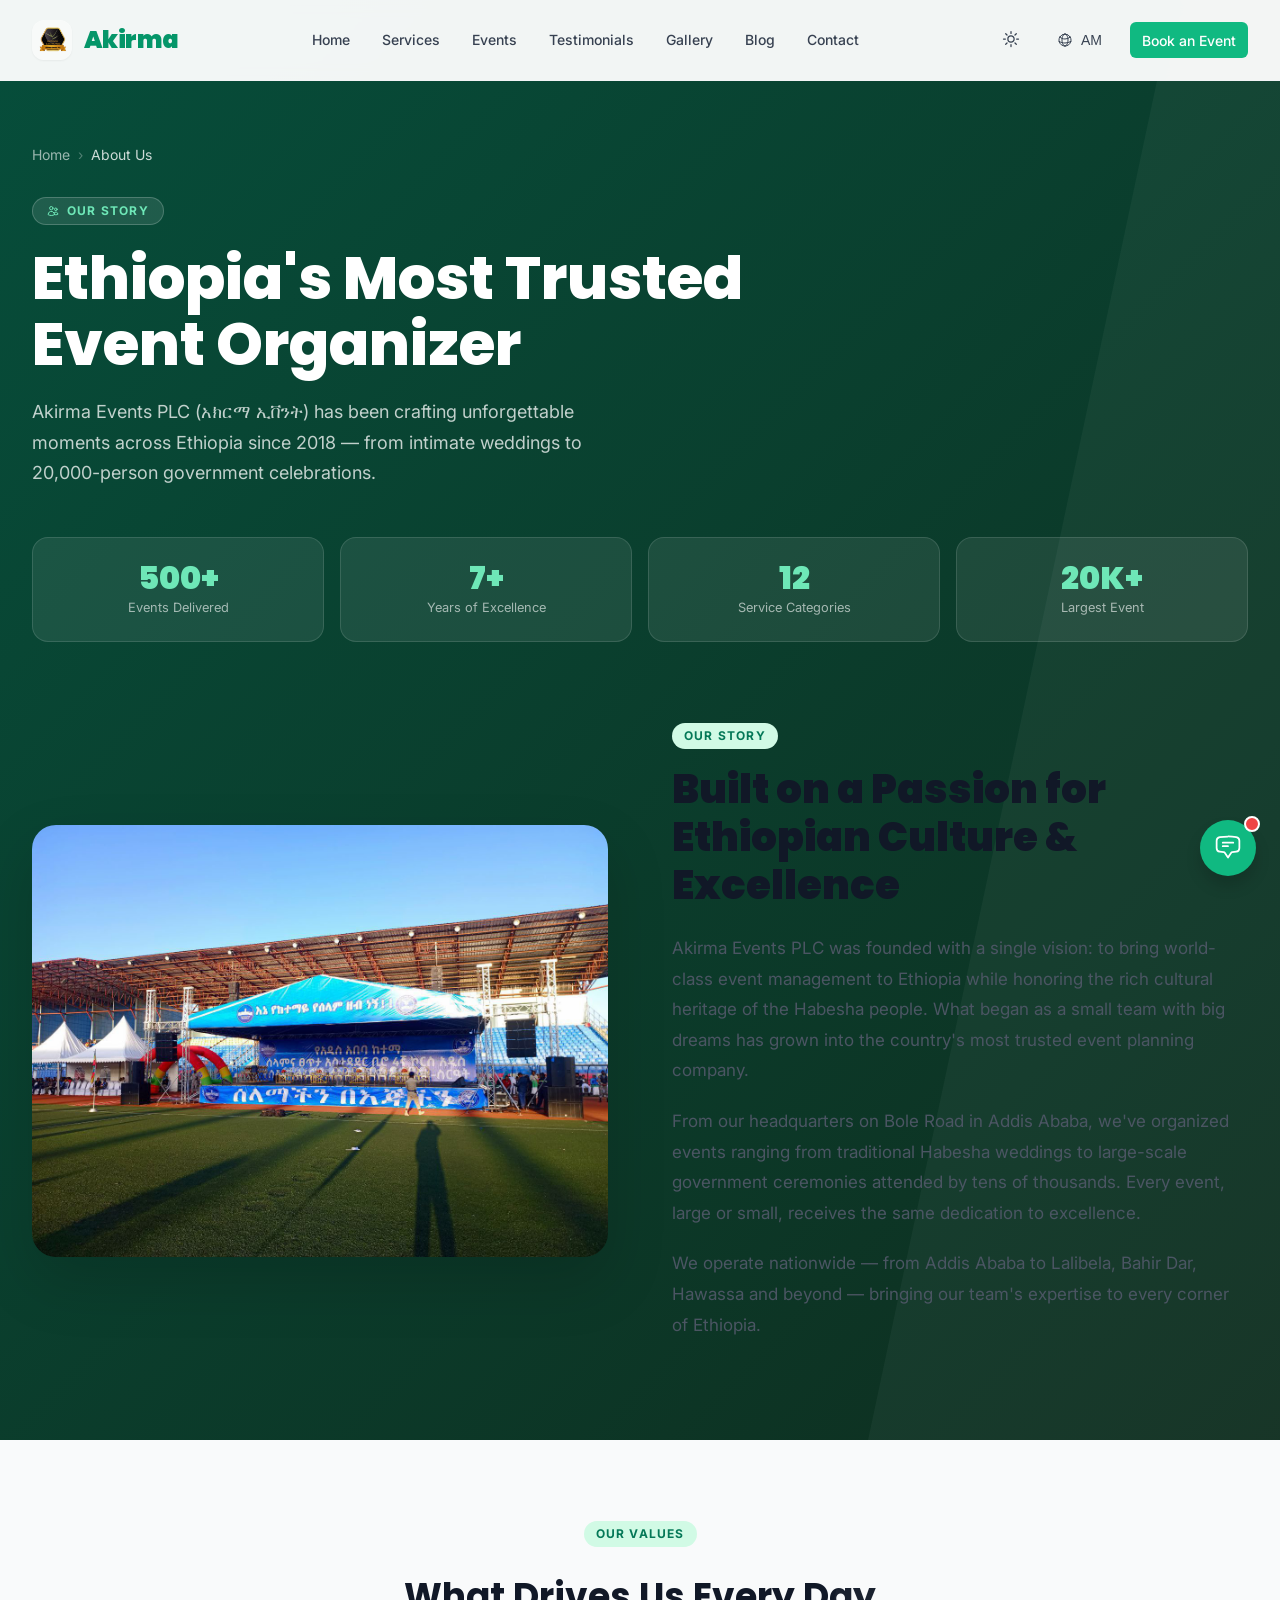
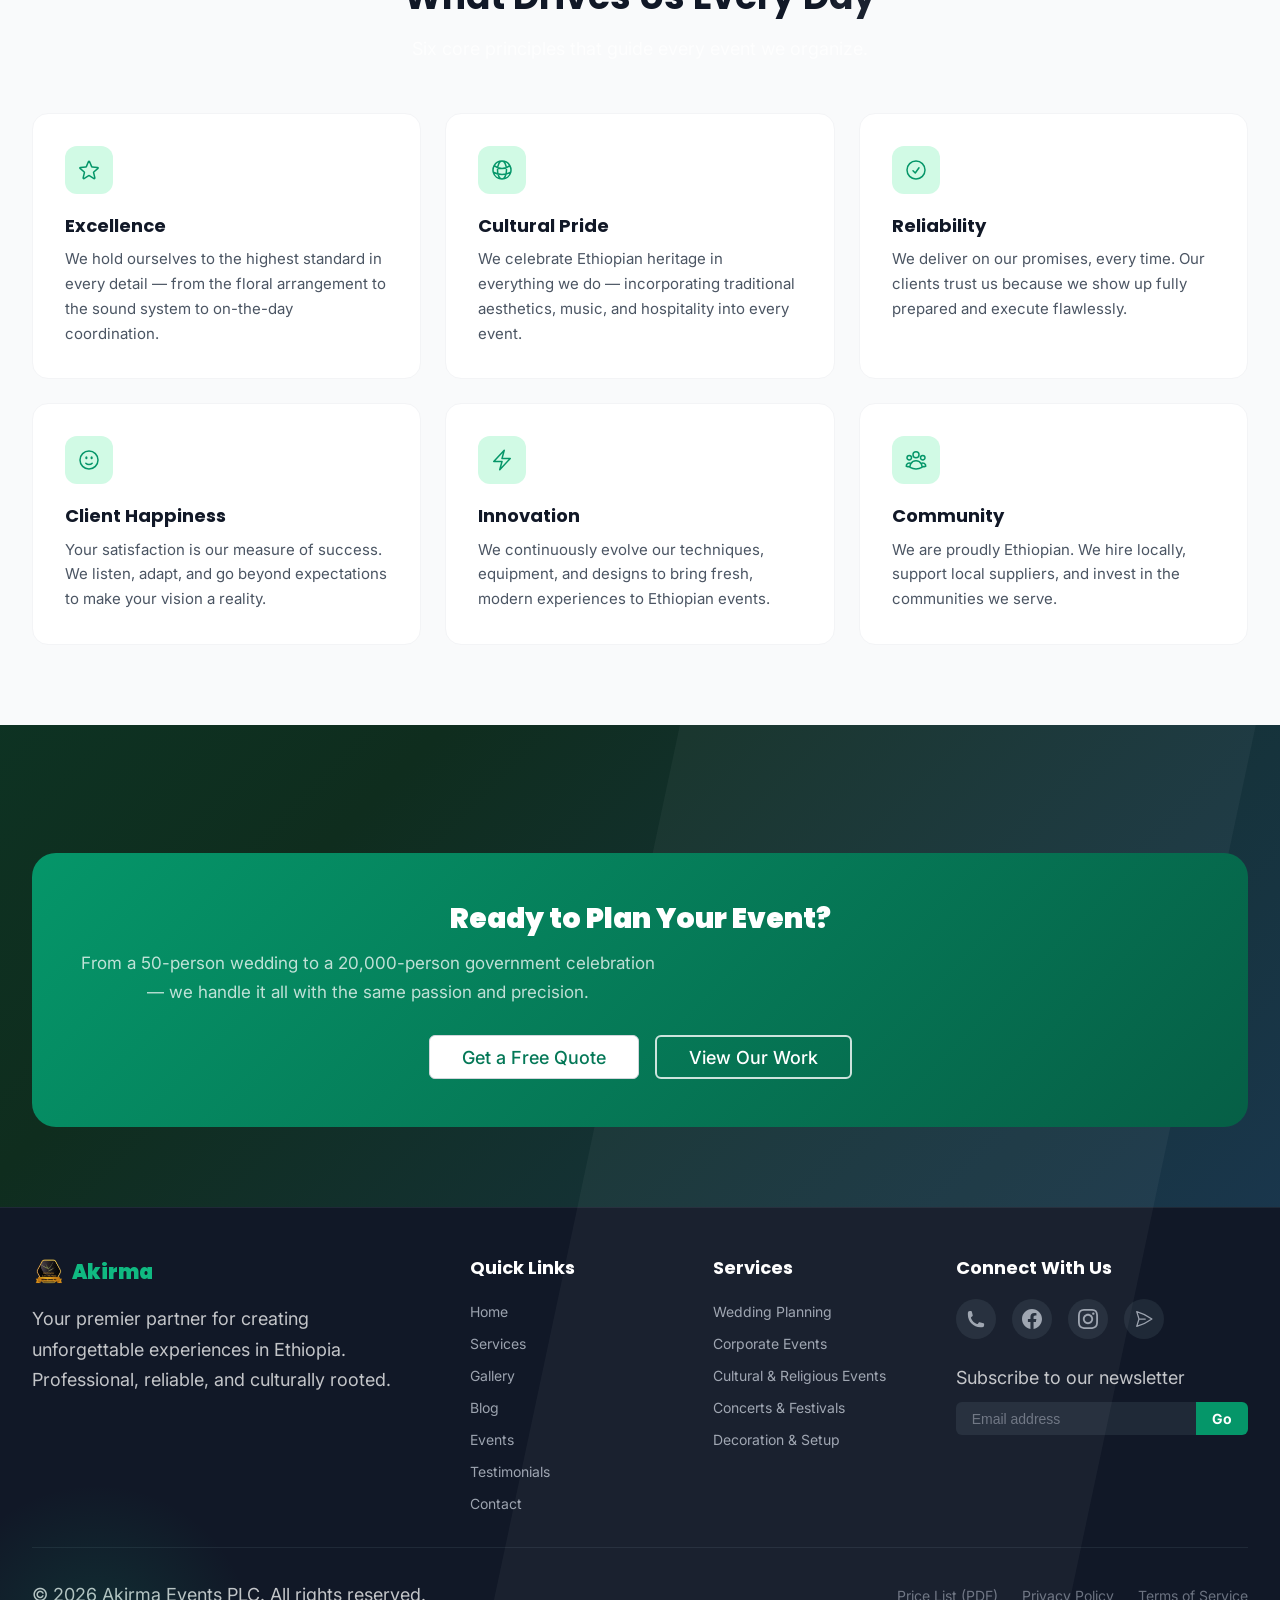
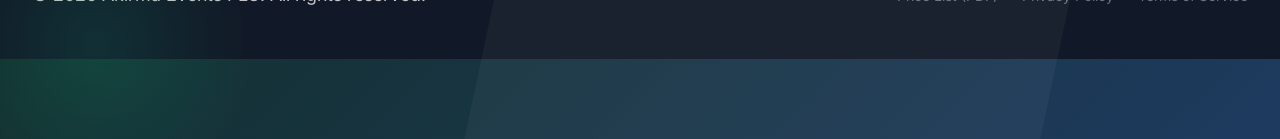
==== commit 086e0a27: "feat: functional contact flow, News & Tips blog, full Amharic coverage + critical JS fixes Critical " ====
--- a/about.html
+++ b/about.html
@@ -15,6 +15,24 @@
   <meta property="og:site_name" content="Akirma Events PLC" />
   <meta name="twitter:card" content="summary_large_image" />
   <meta name="twitter:image" content="https://akirmaevents.com/images/hero-bg.png" />
+  <!-- Breadcrumb Structured Data -->
+  <script type="application/ld+json">
+  {
+    "@context": "https://schema.org",
+    "@type": "BreadcrumbList",
+    "itemListElement": [{
+      "@type": "ListItem",
+      "position": 1,
+      "name": "Home",
+      "item": "https://akirmaevents.com/"
+    },{
+      "@type": "ListItem",
+      "position": 2,
+      "name": "About Us",
+      "item": "https://akirmaevents.com/about.html"
+    }]
+  }
+  </script>
   <link rel="preconnect" href="https://fonts.googleapis.com">
   <link rel="preconnect" href="https://fonts.gstatic.com" crossorigin>
   <link rel="preload" href="https://fonts.googleapis.com/css2?family=Poppins:wght@400;700;900&family=Inter:wght@400;500;600;700&display=swap" as="style">
@@ -240,7 +258,7 @@
   <div class="container">
     <div class="story-grid">
       <div class="story-img reveal">
-        <img src="images/events/Addis ababa city government peace and security 20,000 celebrating ceremony to abebe bikila stadium.jpg" alt="Akirma Events large scale event" loading="lazy" />
+        <img src="images/events/Addis ababa city government peace and security 20,000 celebrating ceremony to abebe bikila stadium.jpg" alt="Akirma Events managing a 20,000 person government ceremony at Abebe Bikila Stadium, Addis Ababa" loading="lazy" />
       </div>
       <div class="story-text reveal">
         <span class="story-tag">Our Story</span>
@@ -314,6 +332,7 @@
 <!-- Footer (Injected by shared.js) -->
 <footer></footer>
 
+<script src="js/config.js"></script>
 <script src="js/data.js"></script>
 <script src="js/shared.js"></script>
 <script>
--- a/css/styles.css
+++ b/css/styles.css
@@ -2104,3 +2104,55 @@
   margin-top: 0.5rem;
 }
 body.dark .contact-map { border-color: var(--gray-700); }
+
+
+/* ══════════════════════════════════════════════════════════
+   CONTACT FORM — WhatsApp secondary button & submit row
+══════════════════════════════════════════════════════════ */
+.contact-submit-row {
+  display: flex;
+  flex-direction: column;
+  gap: 0.625rem;
+}
+.btn-whatsapp {
+  background-color: #25D366;
+  color: white;
+  gap: 0.5rem;
+  border: none;
+}
+.btn-whatsapp:hover { background-color: #1fb855; opacity: 1; }
+.btn-whatsapp svg { width: 1.25rem; height: 1.25rem; flex-shrink: 0; }
+
+/* ══════════════════════════════════════════════════════════
+   TOAST NOTIFICATIONS
+══════════════════════════════════════════════════════════ */
+.toast {
+  position: fixed;
+  bottom: 1.5rem;
+  left: 50%;
+  transform: translate(-50%, 16px);
+  display: flex;
+  align-items: center;
+  gap: 0.625rem;
+  max-width: min(92vw, 26rem);
+  padding: 0.875rem 1.25rem;
+  border-radius: 0.75rem;
+  background: #111827;
+  color: white;
+  font-size: 0.875rem;
+  line-height: 1.45;
+  box-shadow: 0 10px 30px rgba(0,0,0,0.25);
+  opacity: 0;
+  pointer-events: none;
+  transition: opacity 0.3s, transform 0.3s;
+  z-index: 9999;
+}
+.toast.show { opacity: 1; transform: translate(-50%, 0); }
+.toast svg { width: 1.25rem; height: 1.25rem; flex-shrink: 0; }
+.toast-success svg { color: #34d399; }
+.toast-error { background: #7f1d1d; }
+.toast-error svg { color: #fca5a5; }
+
+/* Dark mode toast */
+body.dark .toast { background: #1f2937; }
+body.dark .toast-error { background: #7f1d1d; }
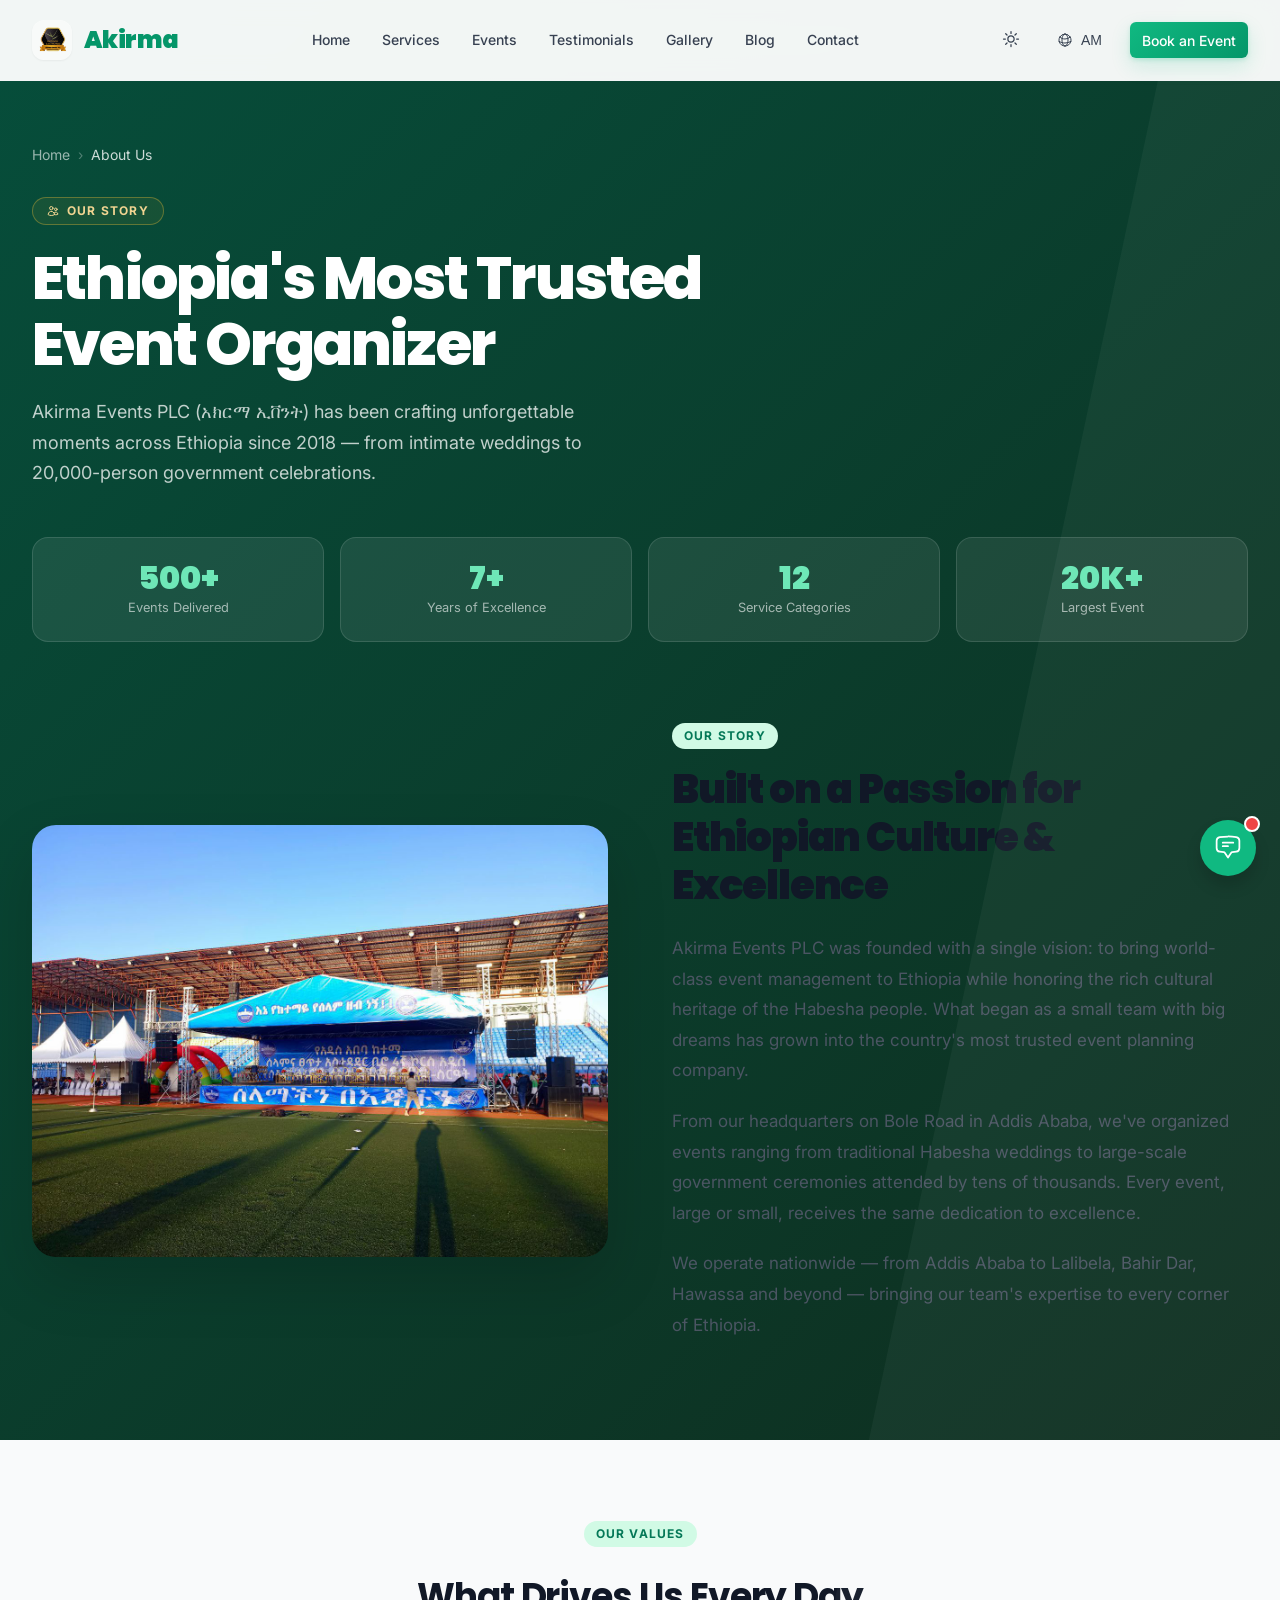
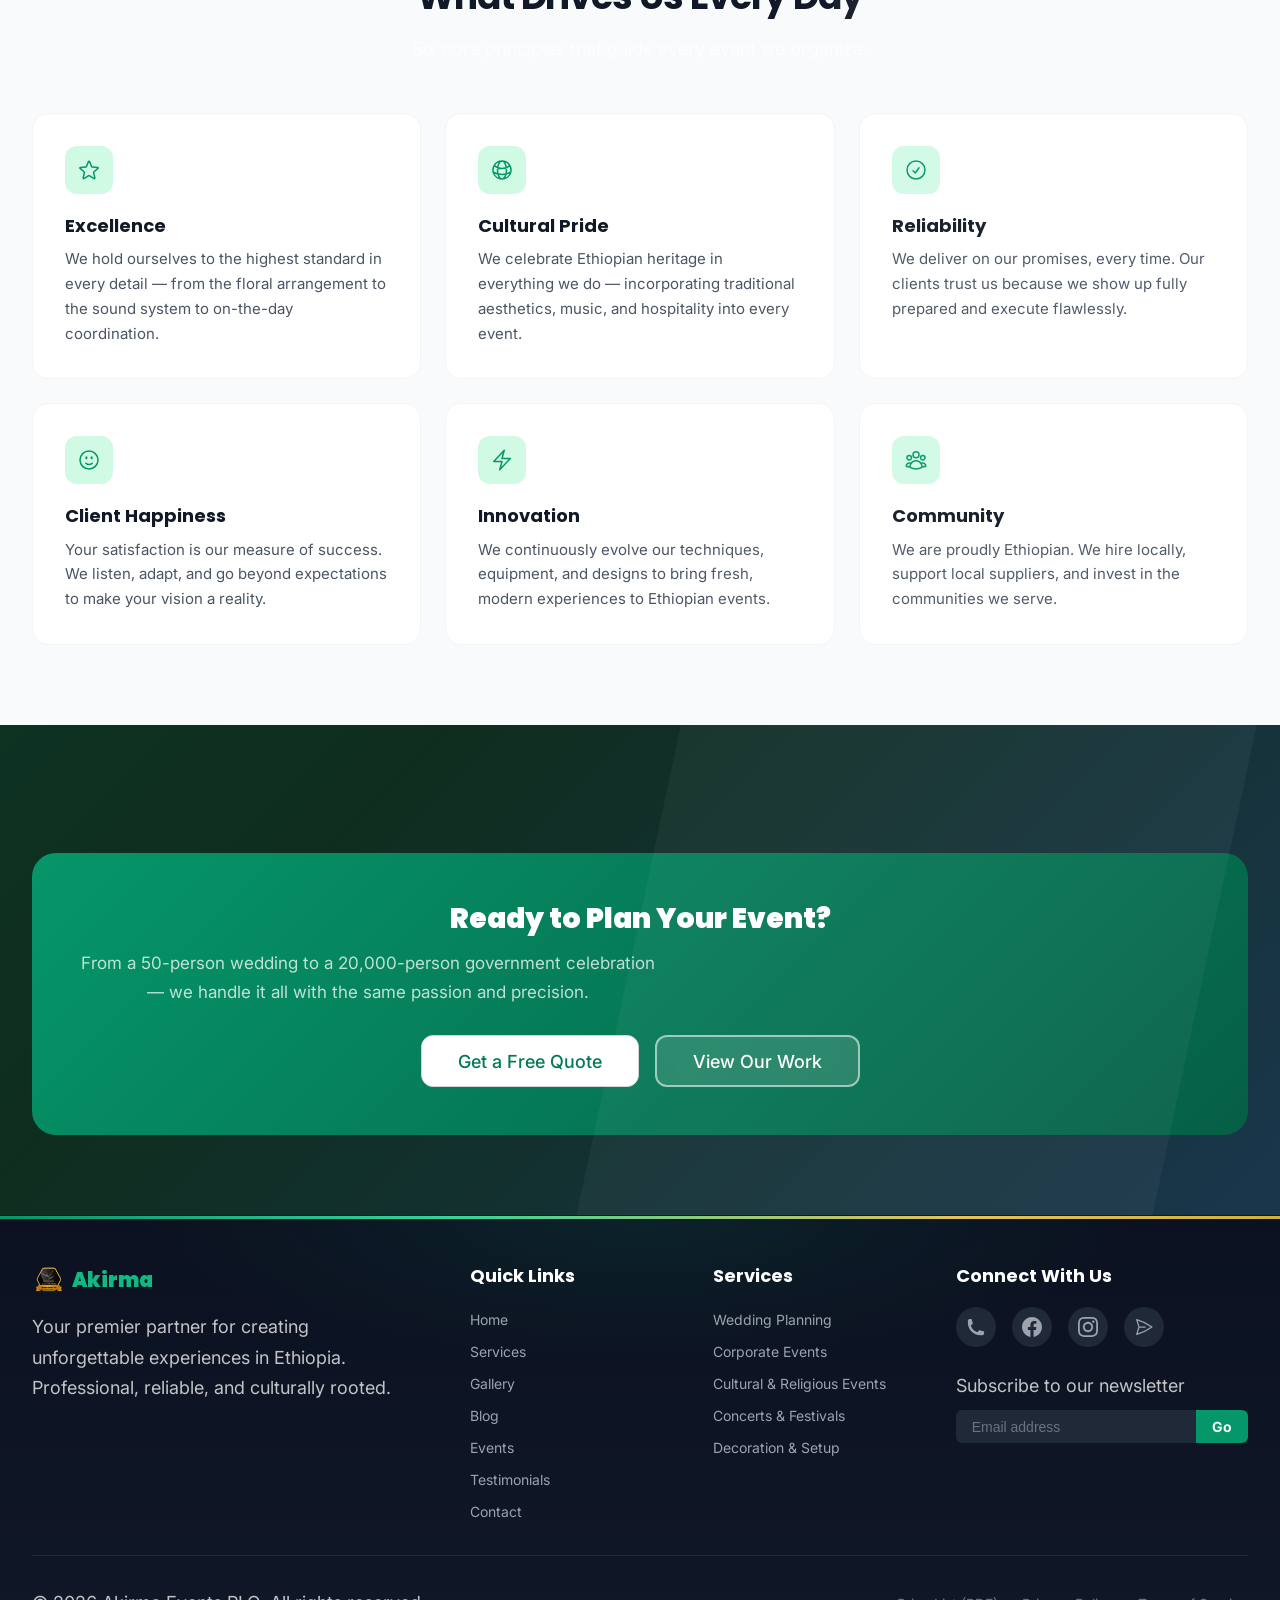
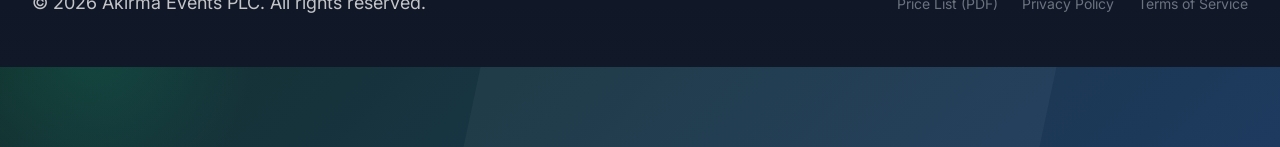
==== commit 74d32699: "feat: admin dashboard (demo+Firebase modes), favicon set, third phone line, mobile grid fixes - admi" ====
--- a/about.html
+++ b/about.html
@@ -36,7 +36,12 @@
   <link rel="preconnect" href="https://fonts.googleapis.com">
   <link rel="preconnect" href="https://fonts.gstatic.com" crossorigin>
   <link rel="preload" href="https://fonts.googleapis.com/css2?family=Poppins:wght@400;700;900&family=Inter:wght@400;500;600;700&display=swap" as="style">
-  <link rel="stylesheet" href="css/styles.css" />
+    <link rel="icon" type="image/png" sizes="32x32" href="/icons/favicon-32x32.png" />
+  <link rel="icon" type="image/png" sizes="16x16" href="/icons/favicon-16x16.png" />
+  <link rel="apple-touch-icon" sizes="180x180" href="/icons/apple-touch-icon.png" />
+  <link rel="manifest" href="/site.webmanifest" />
+  <meta name="theme-color" content="#059669" />
+<link rel="stylesheet" href="css/styles.css" />
   <style>
     /* ── PAGE-SPECIFIC STYLES ── */
     .page-hero {
@@ -333,6 +338,8 @@
 <footer></footer>
 
 <script src="js/config.js"></script>
+  <!-- Admin dashboard data layer (safe no-op unless Firebase configured) -->
+  <script src="js/store.js" defer></script>
 <script src="js/data.js"></script>
 <script src="js/shared.js"></script>
 <script>
--- a/css/styles.css
+++ b/css/styles.css
@@ -34,11 +34,33 @@
   --gray-800: #1f2937;
   --gray-900: #111827;
   --gray-950: #030712;
+
+  /* ── GOLD / CHAMPAGNE ACCENT (Premium Ethiopian Event House) ── */
+  --gold-300: #F0D491;
+  --gold-400: #E5C158;
+  --gold-500: #D4AF37;
+  --gold-600: #B8952E;
+
+  /* ── LAYERED SOFT SHADOWS ── */
+  --shadow-sm: 0 1px 2px rgba(2,44,34,.05), 0 1px 3px rgba(2,44,34,.06);
+  --shadow-md: 0 2px 4px rgba(2,44,34,.06), 0 8px 24px rgba(2,44,34,.08);
+  --shadow-lg: 0 4px 8px rgba(2,44,34,.06), 0 16px 40px rgba(2,44,34,.12);
+  --shadow-xl: 0 8px 16px rgba(2,44,34,.08), 0 28px 64px rgba(2,44,34,.16);
+
+  /* ── RADII / MOTION ── */
+  --radius-md: 0.75rem;
+  --radius-lg: 1.25rem;
+  --radius-xl: 1.75rem;
+  --ease-out-cubic: cubic-bezier(0.22, 1, 0.36, 1);
+  --transition: 0.3s;
 }
 
 .dark {
   --background: #020617;
   --foreground: #f8fafc;
+  /* refined dark surfaces: cards slightly lighter than bg, visible borders */
+  --surface-card: #0f172a;
+  --surface-border: rgba(255,255,255,0.08);
 }
 
 /* ── RESET ── */
@@ -2156,3 +2178,726 @@
 /* Dark mode toast */
 body.dark .toast { background: #1f2937; }
 body.dark .toast-error { background: #7f1d1d; }
+
+/* ══════════════════════════════════════════════════════════════════
+   ══ TASK 3 · "PREMIUM ETHIOPIAN EVENT HOUSE" UI/UX OVERHAUL ══
+   Emerald brand + champagne-gold accent. Appended rules win cascade.
+   ══════════════════════════════════════════════════════════════════ */
+
+/* ── B. HEADER & NAV ─────────────────────────────────────────── */
+header {
+  backdrop-filter: blur(12px) saturate(1.4);
+  -webkit-backdrop-filter: blur(12px) saturate(1.4);
+  transition: background-color 0.3s;
+}
+.header-inner { transition: height var(--transition) var(--ease-out-cubic); }
+
+/* Soft gradient shadow via ::after (immune to JS inline box-shadow) */
+header::after {
+  content: '';
+  position: absolute;
+  left: 0; right: 0; top: 100%;
+  height: 14px;
+  background: linear-gradient(to bottom, rgba(2,44,34,0.09), transparent);
+  opacity: 0;
+  transition: opacity var(--transition);
+  pointer-events: none;
+}
+header.scrolled::after { opacity: 1; }
+header.scrolled { background-color: rgba(255,255,255,0.93); }
+body.dark header.scrolled { background-color: rgba(9,14,26,0.93); }
+header.scrolled .header-inner { height: 4.25rem; }
+
+/* Refined nav underline: emerald → gold sweep, smoother timing */
+.desktop-nav a::after {
+  background: linear-gradient(90deg, var(--primary-500), var(--gold-400));
+  transition: width 0.3s var(--ease-out-cubic);
+}
+
+/* ── C. HERO — cinematic overlay, Ken Burns, eyebrow, stats ──── */
+.hero-bg-overlay {
+  background:
+    radial-gradient(ellipse at 50% 40%, rgba(0,0,0,0) 40%, rgba(0,0,0,0.38) 100%),
+    linear-gradient(to bottom,
+      rgba(2,30,24,0.55) 0%,
+      rgba(4,44,35,0.68) 45%,
+      rgba(2,44,34,0.82) 100%);
+}
+@media (prefers-reduced-motion: no-preference) {
+  .hero-bg-img img { animation: heroKenBurns 18s var(--ease-out-cubic) alternate infinite; }
+}
+@keyframes heroKenBurns {
+  from { transform: scale(1); }
+  to   { transform: scale(1.08); }
+}
+
+/* Gradient-text utility (emerald → gold) */
+.grad-text {
+  background: linear-gradient(100deg, var(--primary-300) 0%, var(--primary-400) 35%, var(--gold-400) 78%, var(--gold-300) 100%);
+  -webkit-background-clip: text;
+  background-clip: text;
+  -webkit-text-fill-color: transparent;
+  color: transparent;
+}
+
+/* Gold eyebrow pill above the hero H1 */
+.hero-eyebrow {
+  display: inline-flex;
+  align-items: center;
+  gap: 0.5rem;
+  padding: 0.375rem 1rem;
+  border-radius: 9999px;
+  background: rgba(2,44,34,0.45);
+  border: 1px solid rgba(229,193,88,0.45);
+  backdrop-filter: blur(8px);
+  -webkit-backdrop-filter: blur(8px);
+  color: var(--gold-300);
+  font-size: 0.75rem;
+  font-weight: 700;
+  letter-spacing: 0.14em;
+  text-transform: uppercase;
+  margin-bottom: 1.25rem;
+  box-shadow: 0 4px 18px rgba(0,0,0,0.25);
+}
+.hero-eyebrow::before {
+  content: '';
+  width: 6px; height: 6px;
+  border-radius: 9999px;
+  background: var(--gold-400);
+  box-shadow: 0 0 8px rgba(229,193,88,0.9);
+  flex-shrink: 0;
+}
+
+/* Glass stats chips under the hero CTAs */
+.hero-stats {
+  display: grid;
+  grid-template-columns: repeat(2, minmax(0, 1fr));
+  gap: 0.625rem;
+  margin-top: 2.25rem;
+  max-width: 44rem;
+  margin-left: auto;
+  margin-right: auto;
+}
+@media (min-width: 640px) {
+  .hero-stats { grid-template-columns: repeat(4, auto); gap: 0.75rem; justify-content: center; }
+}
+.hero-stat {
+  display: flex;
+  flex-direction: column;
+  align-items: center;
+  gap: 0.25rem;
+  padding: 0.75rem 1.125rem;
+  border-radius: var(--radius-md);
+  background: rgba(255,255,255,0.07);
+  border: 1px solid rgba(255,255,255,0.14);
+  backdrop-filter: blur(8px);
+  -webkit-backdrop-filter: blur(8px);
+}
+.hero-stat-num {
+  font-family: 'Poppins', sans-serif;
+  font-weight: 800;
+  font-size: clamp(1.25rem, 3vw, 1.625rem);
+  line-height: 1;
+  background: linear-gradient(120deg, var(--gold-300), var(--gold-500));
+  -webkit-background-clip: text;
+  background-clip: text;
+  -webkit-text-fill-color: transparent;
+  color: transparent;
+}
+.hero-stat-label {
+  font-size: 0.6875rem;
+  color: rgba(255,255,255,0.82);
+  text-align: center;
+  line-height: 1.3;
+}
+
+/* Scroll-down indicator (bottom-center of hero, links to #services) */
+.hero-scroll-hint {
+  position: absolute;
+  bottom: 1.25rem; left: 50%;
+  transform: translateX(-50%);
+  z-index: 15;
+  display: flex;
+  flex-direction: column;
+  align-items: center;
+  color: rgba(255,255,255,0.65);
+  text-decoration: none;
+  transition: color var(--transition);
+}
+.hero-scroll-hint:hover { color: #ffffff; }
+.hero-scroll-mouse {
+  width: 1.5rem; height: 2.375rem;
+  border: 2px solid rgba(255,255,255,0.45);
+  border-radius: 9999px;
+  display: flex;
+  justify-content: center;
+  padding-top: 0.375rem;
+}
+.hero-scroll-mouse::before {
+  content: '';
+  width: 3px; height: 7px;
+  border-radius: 9999px;
+  background: var(--gold-400);
+}
+@media (prefers-reduced-motion: no-preference) {
+  .hero-scroll-hint { animation: scrollHintBob 2.4s ease-in-out infinite; }
+  .hero-scroll-mouse::before { animation: scrollDot 2.4s ease-in-out infinite; }
+}
+@keyframes scrollHintBob {
+  0%, 100% { transform: translateX(-50%) translateY(0); }
+  50%      { transform: translateX(-50%) translateY(6px); }
+}
+@keyframes scrollDot {
+  0%, 100% { opacity: 1; transform: translateY(0); }
+  70%      { opacity: 0; transform: translateY(8px); }
+}
+
+/* ── D. BUTTONS ──────────────────────────────────────────────── */
+.btn {
+  transition: opacity var(--transition),
+              background-color var(--transition),
+              transform var(--transition) var(--ease-out-cubic),
+              box-shadow var(--transition) var(--ease-out-cubic),
+              filter var(--transition),
+              border-color var(--transition);
+}
+.btn:focus-visible {
+  outline: none;
+  box-shadow: 0 0 0 2px var(--background), 0 0 0 4px var(--gold-400);
+}
+
+.btn-primary {
+  position: relative;
+  overflow: hidden;
+  background: linear-gradient(135deg, var(--primary-500) 0%, var(--primary-600) 100%);
+  box-shadow: 0 2px 4px rgba(16,185,129,0.18), 0 8px 20px rgba(16,185,129,0.16);
+}
+.btn-primary:hover {
+  opacity: 1;
+  transform: translateY(-2px);
+  filter: brightness(1.05);
+  box-shadow: 0 4px 8px rgba(16,185,129,0.22), 0 14px 32px rgba(16,185,129,0.3);
+}
+@media (prefers-reduced-motion: no-preference) {
+  .btn-primary::after {
+    content: '';
+    position: absolute;
+    top: 0; left: -80%;
+    width: 50%; height: 100%;
+    background: linear-gradient(115deg, transparent 20%, rgba(255,255,255,0.38) 50%, transparent 80%);
+    transform: skewX(-20deg);
+    transition: left 0.6s var(--ease-out-cubic);
+    pointer-events: none;
+  }
+  .btn-primary:hover::after { left: 130%; }
+}
+
+.btn-lg { height: 3.25rem; padding: 0 2.25rem; border-radius: 0.75rem; }
+
+/* Glassy hero outline */
+.btn-hero-outline {
+  background: rgba(255,255,255,0.12);
+  backdrop-filter: blur(8px);
+  -webkit-backdrop-filter: blur(8px);
+  border: 2px solid rgba(255,255,255,0.55);
+  color: #ffffff;
+}
+.btn-hero-outline:hover {
+  background: rgba(255,255,255,0.22);
+  border-color: #ffffff;
+  color: #ffffff;
+  transform: translateY(-2px);
+}
+body.dark .btn-hero-outline {
+  border-color: rgba(255,255,255,0.55);
+  color: #ffffff;
+  background: rgba(255,255,255,0.12);
+}
+body.dark .btn-hero-outline:hover {
+  background: rgba(255,255,255,0.22);
+  border-color: #ffffff;
+  color: #ffffff;
+}
+
+/* WhatsApp keeps brand green, joins the radius/shadow system */
+.btn-whatsapp {
+  background: linear-gradient(135deg, #25D366, #1fb855);
+  border-radius: 0.75rem;
+  box-shadow: 0 2px 4px rgba(37,211,102,0.18), 0 8px 20px rgba(37,211,102,0.16);
+}
+.btn-whatsapp:hover {
+  background: linear-gradient(135deg, #2be06f, #22c35e);
+  opacity: 1;
+  transform: translateY(-2px);
+  box-shadow: 0 4px 8px rgba(37,211,102,0.22), 0 14px 30px rgba(37,211,102,0.28);
+}
+
+/* ── E. CARDS — unified premium hover language ───────────────── */
+.service-card, .testi-card, .goal-card, .vm-card, .event-card {
+  transition: transform var(--transition) var(--ease-out-cubic),
+              box-shadow var(--transition) var(--ease-out-cubic),
+              border-color var(--transition) var(--ease-out-cubic);
+}
+.service-card:hover, .testi-card:hover, .goal-card:hover {
+  transform: translateY(-6px);
+  box-shadow: var(--shadow-lg);
+  border-color: rgba(110,231,183,0.4);
+}
+.vm-card:hover { transform: translateY(-4px); box-shadow: var(--shadow-md); }
+
+/* Refined dark card surfaces (slightly lighter than bg, visible border) */
+body.dark .service-card,
+body.dark .testi-card,
+body.dark .faq-box {
+  background-color: var(--surface-card, #0f172a);
+  border-color: var(--surface-border, rgba(255,255,255,0.08));
+}
+
+/* Service card: gradient top hairline + icon micro-scale */
+.service-card { position: relative; }
+.service-card::before {
+  content: '';
+  position: absolute;
+  top: 0; left: 0; right: 0;
+  height: 3px;
+  border-radius: var(--radius-md) var(--radius-md) 0 0;
+  background: linear-gradient(90deg, var(--primary-500), var(--gold-400));
+  opacity: 0;
+  transition: opacity var(--transition) var(--ease-out-cubic);
+  pointer-events: none;
+}
+.service-card:hover::before { opacity: 1; }
+.service-icon-wrap {
+  transition: background-color var(--transition), transform var(--transition) var(--ease-out-cubic);
+}
+.service-card:hover .service-icon-wrap { transform: scale(1.08); }
+
+/* Event cards: lift, glow on image, always-on bottom gradient, gold year chip */
+.event-card { border-radius: var(--radius-md); }
+.event-card:hover { transform: translateY(-6px); }
+.event-card-img { transition: box-shadow var(--transition) var(--ease-out-cubic); }
+.event-card:hover .event-card-img { box-shadow: var(--shadow-md); }
+.event-card-img::after {
+  content: '';
+  position: absolute;
+  left: 0; right: 0; bottom: 0;
+  height: 45%;
+  background: linear-gradient(to top, rgba(0,0,0,0.55), transparent);
+  pointer-events: none;
+}
+.event-year {
+  font-size: 0.6875rem;
+  font-weight: 700;
+  color: var(--gold-600);
+  background: rgba(212,175,55,0.12);
+  border: 1px solid rgba(212,175,55,0.28);
+  padding: 0.0625rem 0.5rem;
+  border-radius: 9999px;
+}
+body.dark .event-year {
+  color: var(--gold-300);
+  background: rgba(212,175,55,0.14);
+  border-color: rgba(212,175,55,0.32);
+}
+
+/* Testimonials: five gold stars (pure CSS, decorative) */
+.testi-content::before {
+  content: '\2605\2605\2605\2605\2605';
+  display: block;
+  width: fit-content;
+  font-size: 0.875rem;
+  font-style: normal;
+  line-height: 1;
+  letter-spacing: 0.25em;
+  margin-bottom: 0.875rem;
+  color: var(--gold-400);
+}
+
+/* Goals: gold icon tint on hover */
+.goal-card svg {
+  transition: transform var(--transition) var(--ease-out-cubic), color var(--transition);
+}
+.goal-card:hover svg { transform: scale(1.12); color: var(--gold-500); }
+
+/* Blog + service-detail cards (page-level styles) join the language */
+.blog-grid .blog-card {
+  transition: transform var(--transition) var(--ease-out-cubic),
+              box-shadow var(--transition) var(--ease-out-cubic),
+              border-color var(--transition) var(--ease-out-cubic);
+}
+.blog-grid .blog-card:hover {
+  transform: translateY(-6px);
+  box-shadow: var(--shadow-lg);
+  border-color: rgba(110,231,183,0.4);
+}
+.blog-grid .blog-card:hover .blog-card-img img { transform: scale(1.06); transition: transform 0.5s var(--ease-out-cubic); }
+.svc-detail-grid .svc-card { transition: transform var(--transition) var(--ease-out-cubic), box-shadow var(--transition) var(--ease-out-cubic); }
+.svc-detail-grid .svc-card:hover { transform: translateY(-6px); box-shadow: var(--shadow-lg); }
+
+/* Gallery zoom easing */
+.gallery-item img { transition: transform 0.55s var(--ease-out-cubic); }
+.gallery-item:hover img { transform: scale(1.06); }
+
+/* ── F. SECTION HEADERS — gold eyebrow badges ────────────────── */
+.eyebrow-badge {
+  display: inline-flex;
+  align-items: center;
+  gap: 0.5rem;
+  padding: 0.3125rem 0.875rem;
+  border-radius: 9999px;
+  background: rgba(16,185,129,0.08);
+  border: 1px solid rgba(212,175,55,0.4);
+  color: var(--primary-700);
+  font-size: 0.6875rem;
+  font-weight: 700;
+  text-transform: uppercase;
+  letter-spacing: 0.14em;
+  margin-bottom: 1rem;
+}
+.eyebrow-badge::before {
+  content: '';
+  width: 6px; height: 6px;
+  border-radius: 9999px;
+  background: var(--gold-500);
+  box-shadow: 0 0 6px rgba(212,175,55,0.7);
+  flex-shrink: 0;
+}
+body.dark .eyebrow-badge {
+  color: var(--primary-300);
+  background: rgba(16,185,129,0.1);
+}
+/* Sub-pages: page badges get the champagne treatment (beats page <style>) */
+body .page-badge {
+  color: var(--gold-300);
+  border-color: rgba(212,175,55,0.4);
+  background: rgba(212,175,55,0.08);
+}
+/* "Why Choose Us" badge on deep emerald */
+.why-badge {
+  color: var(--gold-300);
+  border-color: rgba(212,175,55,0.35);
+  background: rgba(212,175,55,0.1);
+}
+.why-badge svg { color: var(--gold-400); }
+
+/* ── G. FORMS & ESTIMATOR ────────────────────────────────────── */
+label { font-size: 0.8125rem; font-weight: 600; }
+.form-input {
+  min-height: 2.75rem;
+  padding: 0.75rem 1rem;
+  border-radius: var(--radius-md);
+}
+.form-input:focus {
+  border-color: var(--primary-500);
+  box-shadow: 0 0 0 3px rgba(16,185,129,0.15);
+}
+
+/* Range slider: white thumb + gold-tipped emerald fill track */
+input[type=range] {
+  -webkit-appearance: none;
+  appearance: none;
+  height: 1.25rem;
+  background: transparent;
+  border-radius: 9999px;
+}
+body.dark input[type=range] { background: transparent; }
+input[type=range]::-webkit-slider-runnable-track {
+  height: 0.5rem;
+  border-radius: 9999px;
+  background: linear-gradient(to right,
+    var(--primary-500) 0%,
+    var(--primary-500) var(--fill, 10%),
+    rgba(16,185,129,0.22) var(--fill, 10%));
+}
+body.dark input[type=range]::-webkit-slider-runnable-track {
+  background: linear-gradient(to right,
+    var(--primary-500) 0%,
+    var(--primary-500) var(--fill, 10%),
+    rgba(16,185,129,0.3) var(--fill, 10%));
+}
+input[type=range]::-webkit-slider-thumb {
+  -webkit-appearance: none;
+  appearance: none;
+  width: 16px; height: 16px;
+  margin-top: -0.25rem;
+  border-radius: 9999px;
+  background: #ffffff;
+  border: 3px solid var(--primary-500);
+  box-shadow: 0 1px 4px rgba(2,44,34,0.35);
+  cursor: grab;
+}
+input[type=range]::-moz-range-track {
+  height: 0.5rem;
+  border-radius: 9999px;
+  background: linear-gradient(to right,
+    var(--primary-500) 0%,
+    var(--primary-500) var(--fill, 10%),
+    rgba(16,185,129,0.22) var(--fill, 10%));
+}
+body.dark input[type=range]::-moz-range-track {
+  background: linear-gradient(to right,
+    var(--primary-500) 0%,
+    var(--primary-500) var(--fill, 10%),
+    rgba(16,185,129,0.3) var(--fill, 10%));
+}
+input[type=range]::-moz-range-thumb {
+  width: 16px; height: 16px;
+  border-radius: 9999px;
+  background: #ffffff;
+  border: 3px solid var(--primary-500);
+  box-shadow: 0 1px 4px rgba(2,44,34,0.35);
+  cursor: grab;
+}
+input[type=range]:focus-visible { outline: 2px solid var(--gold-400); outline-offset: 4px; }
+
+/* Active service level: emerald border + gold check chip */
+.level-btn { position: relative; }
+.level-btn.active::after {
+  content: '\2713';
+  position: absolute;
+  top: 0.5rem; right: 0.5rem;
+  width: 1.25rem; height: 1.25rem;
+  border-radius: 9999px;
+  background: linear-gradient(135deg, var(--gold-300), var(--gold-500));
+  color: #241a02;
+  font-size: 0.75rem;
+  font-weight: 800;
+  line-height: 1;
+  display: flex;
+  align-items: center;
+  justify-content: center;
+  box-shadow: 0 2px 6px rgba(212,175,55,0.45);
+}
+
+/* Estimated total: emerald → gold gradient text */
+#budget-estimator .result-total {
+  background: linear-gradient(100deg, var(--primary-600) 10%, var(--primary-500) 45%, var(--gold-500) 90%);
+  -webkit-background-clip: text;
+  background-clip: text;
+  -webkit-text-fill-color: transparent;
+  color: transparent;
+}
+
+/* ── H. FOOTER ───────────────────────────────────────────────── */
+footer {
+  position: relative;
+  border-top-color: transparent;
+  background:
+    radial-gradient(ellipse 55% 45% at 50% 0%, rgba(16,185,129,0.1), transparent 70%),
+    linear-gradient(180deg, #0b1120 0%, #111827 100%);
+}
+footer::before {
+  content: '';
+  position: absolute;
+  top: 0; left: 0; right: 0;
+  height: 3px;
+  background: linear-gradient(90deg, var(--primary-600), var(--primary-400) 35%, var(--gold-400) 75%, var(--gold-500));
+  z-index: 1;
+}
+.social-btn {
+  transition: background-color 0.2s, transform var(--transition) var(--ease-out-cubic), box-shadow var(--transition);
+}
+.social-btn:hover {
+  transform: translateY(-2px);
+  box-shadow: 0 6px 14px rgba(0,0,0,0.28);
+}
+
+/* ── I. FLOATING CHAT & TOASTS ───────────────────────────────── */
+@media (prefers-reduced-motion: no-preference) {
+  .chat-toggle-btn::before {
+    content: '';
+    position: absolute;
+    inset: 0;
+    border-radius: 9999px;
+    animation: chatPing 2.4s var(--ease-out-cubic) infinite;
+    pointer-events: none;
+  }
+}
+@keyframes chatPing {
+  0%        { box-shadow: 0 0 0 0 rgba(16,185,129,0.45); }
+  70%, 100% { box-shadow: 0 0 0 16px rgba(16,185,129,0); }
+}
+.toast {
+  border-radius: 1rem;
+  box-shadow: var(--shadow-xl);
+  border: 1px solid rgba(255,255,255,0.08);
+}
+@media (max-width: 640px) {
+  .toast { bottom: 5.5rem; } /* clears chat button + back-to-top on phones */
+}
+
+/* ── J. GLOBAL UI — scroll progress + back-to-top ────────────── */
+#scroll-progress {
+  position: fixed;
+  top: 0; left: 0;
+  height: 3px;
+  width: 0%;
+  background: linear-gradient(90deg, var(--primary-500), var(--primary-400) 55%, var(--gold-400));
+  z-index: 60;
+  pointer-events: none;
+}
+#back-to-top {
+  position: fixed;
+  bottom: 1.5rem; left: 1.5rem;
+  width: 2.75rem; height: 2.75rem;
+  border-radius: 9999px;
+  border: 1px solid rgba(2,44,34,0.08);
+  background: #ffffff;
+  color: var(--primary-600);
+  display: flex;
+  align-items: center;
+  justify-content: center;
+  cursor: pointer;
+  box-shadow: var(--shadow-md);
+  opacity: 0;
+  transform: translateY(12px) scale(0.9);
+  pointer-events: none;
+  transition: opacity var(--transition) var(--ease-out-cubic),
+              transform var(--transition) var(--ease-out-cubic),
+              background-color 0.2s, color 0.2s;
+  z-index: 90;
+  padding: 0;
+}
+#back-to-top.visible {
+  opacity: 1;
+  transform: translateY(0) scale(1);
+  pointer-events: auto;
+}
+#back-to-top:hover { background: var(--primary-50); transform: translateY(-2px); }
+#back-to-top:focus-visible {
+  outline: none;
+  box-shadow: 0 0 0 2px var(--background), 0 0 0 4px var(--gold-400);
+}
+#back-to-top svg { width: 1.25rem; height: 1.25rem; }
+body.dark #back-to-top {
+  background: #1e293b;
+  color: var(--primary-400);
+  border-color: rgba(255,255,255,0.1);
+}
+body.dark #back-to-top:hover { background: #334155; }
+@media (max-width: 640px) {
+  #back-to-top { bottom: 1.25rem; left: 1.25rem; width: 2.5rem; height: 2.5rem; }
+}
+
+/* ── K. REVEAL REWORK (animation-based, hover-safe) ──────────── */
+/* .reveal/.revealed classes & JS stay untouched; styling now uses a
+   keyframe reveal so inline JS transition-delays can't lag hovers.  */
+.reveal { opacity: 0; transform: translateY(30px); }
+.reveal.revealed {
+  opacity: 1;
+  transform: none;
+  transition-delay: 0ms !important; /* neutralizes JS inline delays */
+}
+@media (prefers-reduced-motion: no-preference) {
+  .reveal.revealed { animation: revealRise 0.65s var(--ease-out-cubic) backwards; }
+  /* Cascade: 60ms steps per grid card */
+  .services-grid .service-card.revealed:nth-child(2) { animation-delay: 60ms; }
+  .services-grid .service-card.revealed:nth-child(3) { animation-delay: 120ms; }
+  .services-grid .service-card.revealed:nth-child(4) { animation-delay: 180ms; }
+  .services-grid .service-card.revealed:nth-child(5) { animation-delay: 240ms; }
+  .services-grid .service-card.revealed:nth-child(6) { animation-delay: 300ms; }
+  .events-grid .event-card.revealed:nth-child(2) { animation-delay: 60ms; }
+  .events-grid .event-card.revealed:nth-child(3) { animation-delay: 120ms; }
+  .events-grid .event-card.revealed:nth-child(4) { animation-delay: 180ms; }
+  .events-grid .event-card.revealed:nth-child(5) { animation-delay: 240ms; }
+  .events-grid .event-card.revealed:nth-child(6) { animation-delay: 300ms; }
+  .events-grid .event-card.revealed:nth-child(7) { animation-delay: 360ms; }
+  .events-grid .event-card.revealed:nth-child(8) { animation-delay: 420ms; }
+  .testi-grid .testi-card.revealed:nth-child(2) { animation-delay: 60ms; }
+  .testi-grid .testi-card.revealed:nth-child(3) { animation-delay: 120ms; }
+  .goals-grid .goal-card.revealed:nth-child(2) { animation-delay: 60ms; }
+  .goals-grid .goal-card.revealed:nth-child(3) { animation-delay: 120ms; }
+  .goals-grid .goal-card.revealed:nth-child(4) { animation-delay: 180ms; }
+  .goals-grid .goal-card.revealed:nth-child(5) { animation-delay: 240ms; }
+  .blog-grid .blog-card.revealed:nth-child(2) { animation-delay: 60ms; }
+  .blog-grid .blog-card.revealed:nth-child(3) { animation-delay: 120ms; }
+  .blog-grid .blog-card.revealed:nth-child(4) { animation-delay: 180ms; }
+  .svc-detail-grid .svc-card.revealed:nth-child(2) { animation-delay: 60ms; }
+  .svc-detail-grid .svc-card.revealed:nth-child(3) { animation-delay: 120ms; }
+  .svc-detail-grid .svc-card.revealed:nth-child(4) { animation-delay: 180ms; }
+  .svc-detail-grid .svc-card.revealed:nth-child(5) { animation-delay: 240ms; }
+  .svc-detail-grid .svc-card.revealed:nth-child(6) { animation-delay: 300ms; }
+  .values-grid .value-card.revealed:nth-child(2) { animation-delay: 60ms; }
+  .values-grid .value-card.revealed:nth-child(3) { animation-delay: 120ms; }
+  .values-grid .value-card.revealed:nth-child(4) { animation-delay: 180ms; }
+  .values-grid .value-card.revealed:nth-child(5) { animation-delay: 240ms; }
+  .values-grid .value-card.revealed:nth-child(6) { animation-delay: 300ms; }
+}
+@keyframes revealRise {
+  from { opacity: 0; transform: translateY(30px); }
+  to   { opacity: 1; transform: none; }
+}
+
+/* ── POLISH ──────────────────────────────────────────────────── */
+h1, h2 { letter-spacing: -0.03em; }
+::selection { background-color: rgba(212,175,55,0.32); color: inherit; }
+::-webkit-scrollbar { width: 10px; }
+::-webkit-scrollbar-track { background: var(--gray-100); }
+body.dark ::-webkit-scrollbar-track { background: #0b1120; }
+::-webkit-scrollbar-thumb {
+  background: linear-gradient(180deg, var(--primary-500), var(--gold-500));
+  border-radius: 999px;
+  border: 2px solid transparent;
+  background-clip: padding-box;
+}
+
+/* Global reduced-motion stopcock */
+@media (prefers-reduced-motion: reduce) {
+  *, *::before, *::after {
+    animation-duration: 0.01ms !important;
+    animation-iteration-count: 1 !important;
+    transition-duration: 0.01ms !important;
+    scroll-behavior: auto !important;
+  }
+  .reveal { opacity: 1; transform: none; }
+}
+
+/* ── MOBILE PASS (375px-first safety) ────────────────────────── */
+@media (max-width: 640px) {
+  .hero-eyebrow { font-size: 0.625rem; padding: 0.3125rem 0.75rem; letter-spacing: 0.1em; }
+  .hero-stats { margin-top: 1.75rem; gap: 0.5rem; }
+  .hero-stat { padding: 0.625rem 0.75rem; }
+}
+@media (max-width: 480px) {
+  /* NOTE: hero section carries id="main-content", so target .hero */
+  .hero {
+    height: auto;
+    min-height: 88vh;
+    padding-bottom: 4.5rem; /* room for scroll indicator */
+  }
+}
+@media (max-height: 700px) and (max-width: 640px) {
+  .hero-scroll-hint { display: none; }
+}
+
+/* ══════════════════════════════════════════════════════════
+   CONTACT PHONE LINKS (tel:)
+══════════════════════════════════════════════════════════ */
+.contact-phone-link {
+  color: var(--gray-600);
+  text-decoration: none;
+  transition: color 0.2s;
+  display: inline-block;
+  padding: 0.125rem 0;
+}
+body.dark .contact-phone-link { color: var(--gray-400); }
+.contact-phone-link:hover { color: var(--primary-600); }
+body.dark .contact-phone-link:hover { color: var(--primary-400); }
+
+/* ══════════════════════════════════════════════════════════
+   MOBILE GRID SAFETY — prevent min-content blowout in grids
+══════════════════════════════════════════════════════════ */
+.goals-grid > *,
+.services-grid > *,
+.events-grid > *,
+.testi-grid > *,
+.objectives-grid > *,
+.vm-cards-grid > *,
+.blog-grid > * {
+  min-width: 0;
+}
+@media (max-width: 400px) {
+  .goals-grid { grid-template-columns: 1fr; }
+  .hero-ctas .btn { width: 100%; min-width: 0; }
+  .hero-ctas { flex-direction: column; }
+}
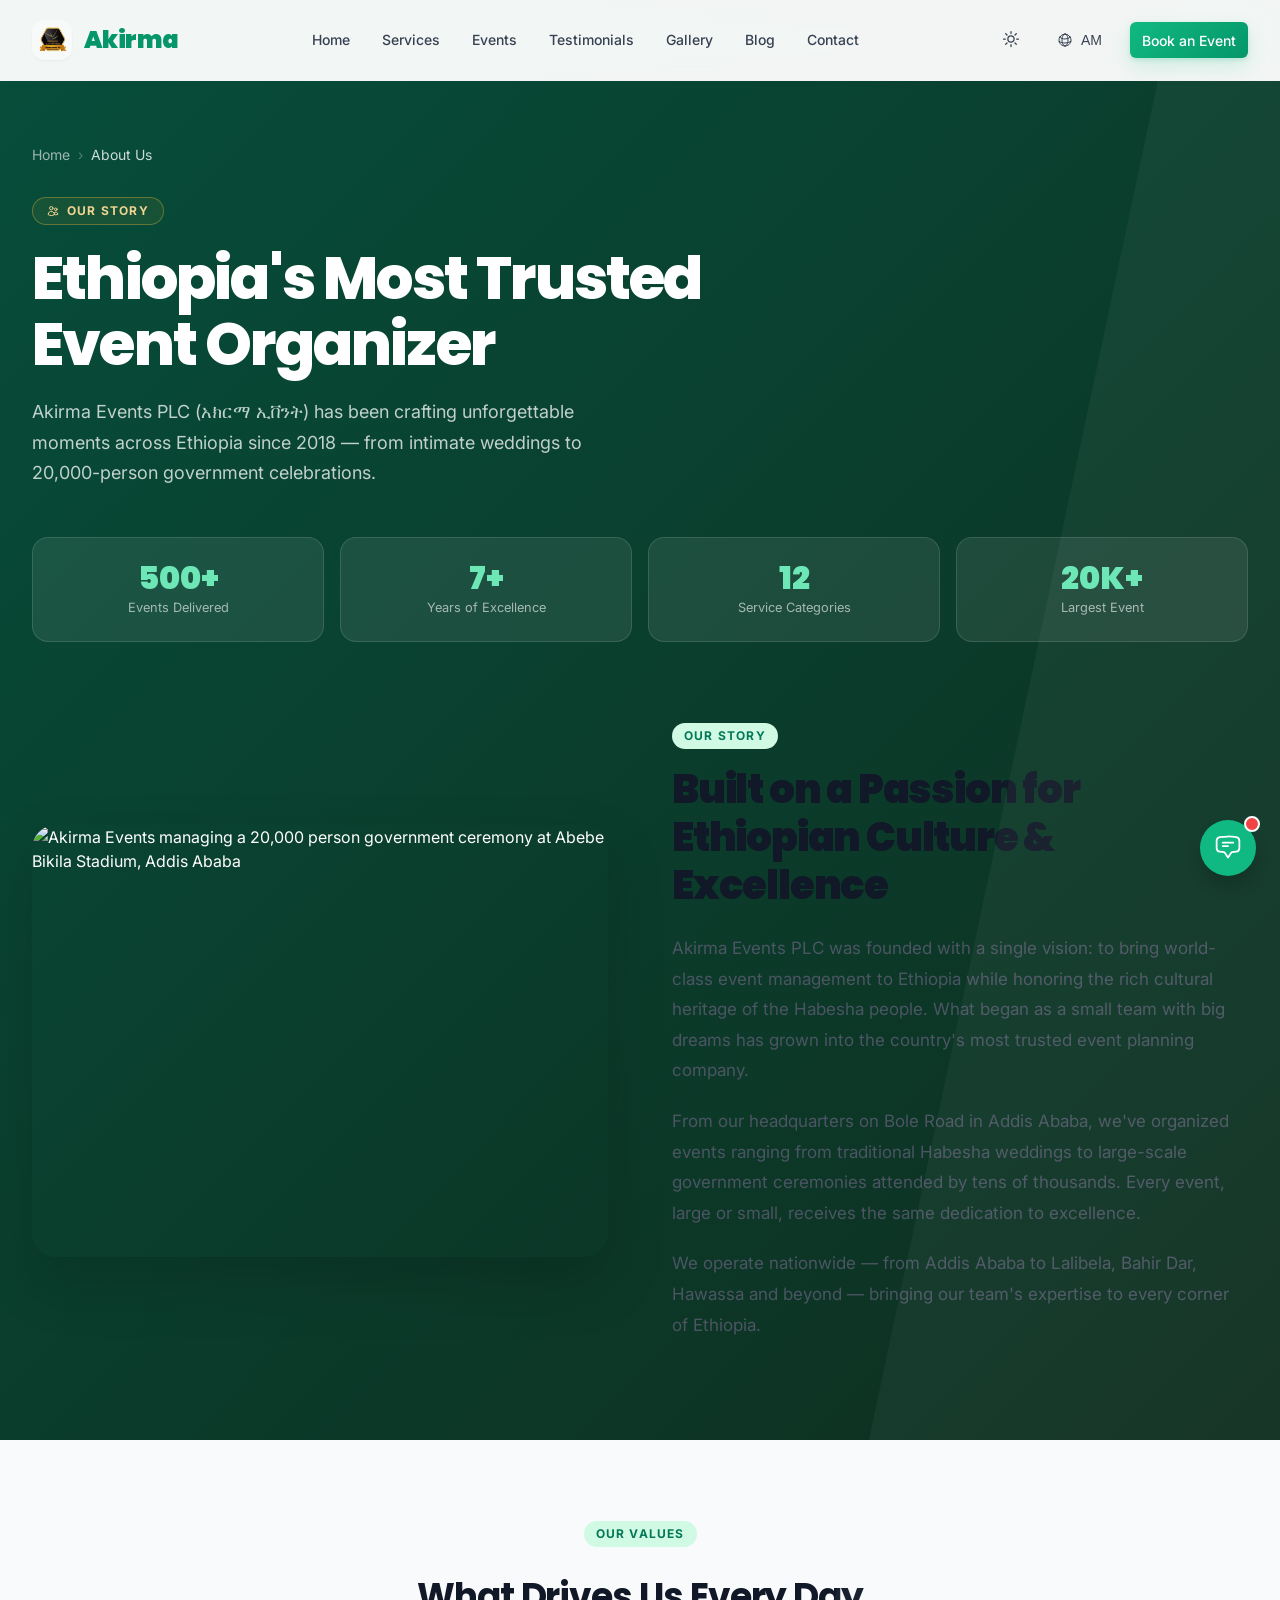
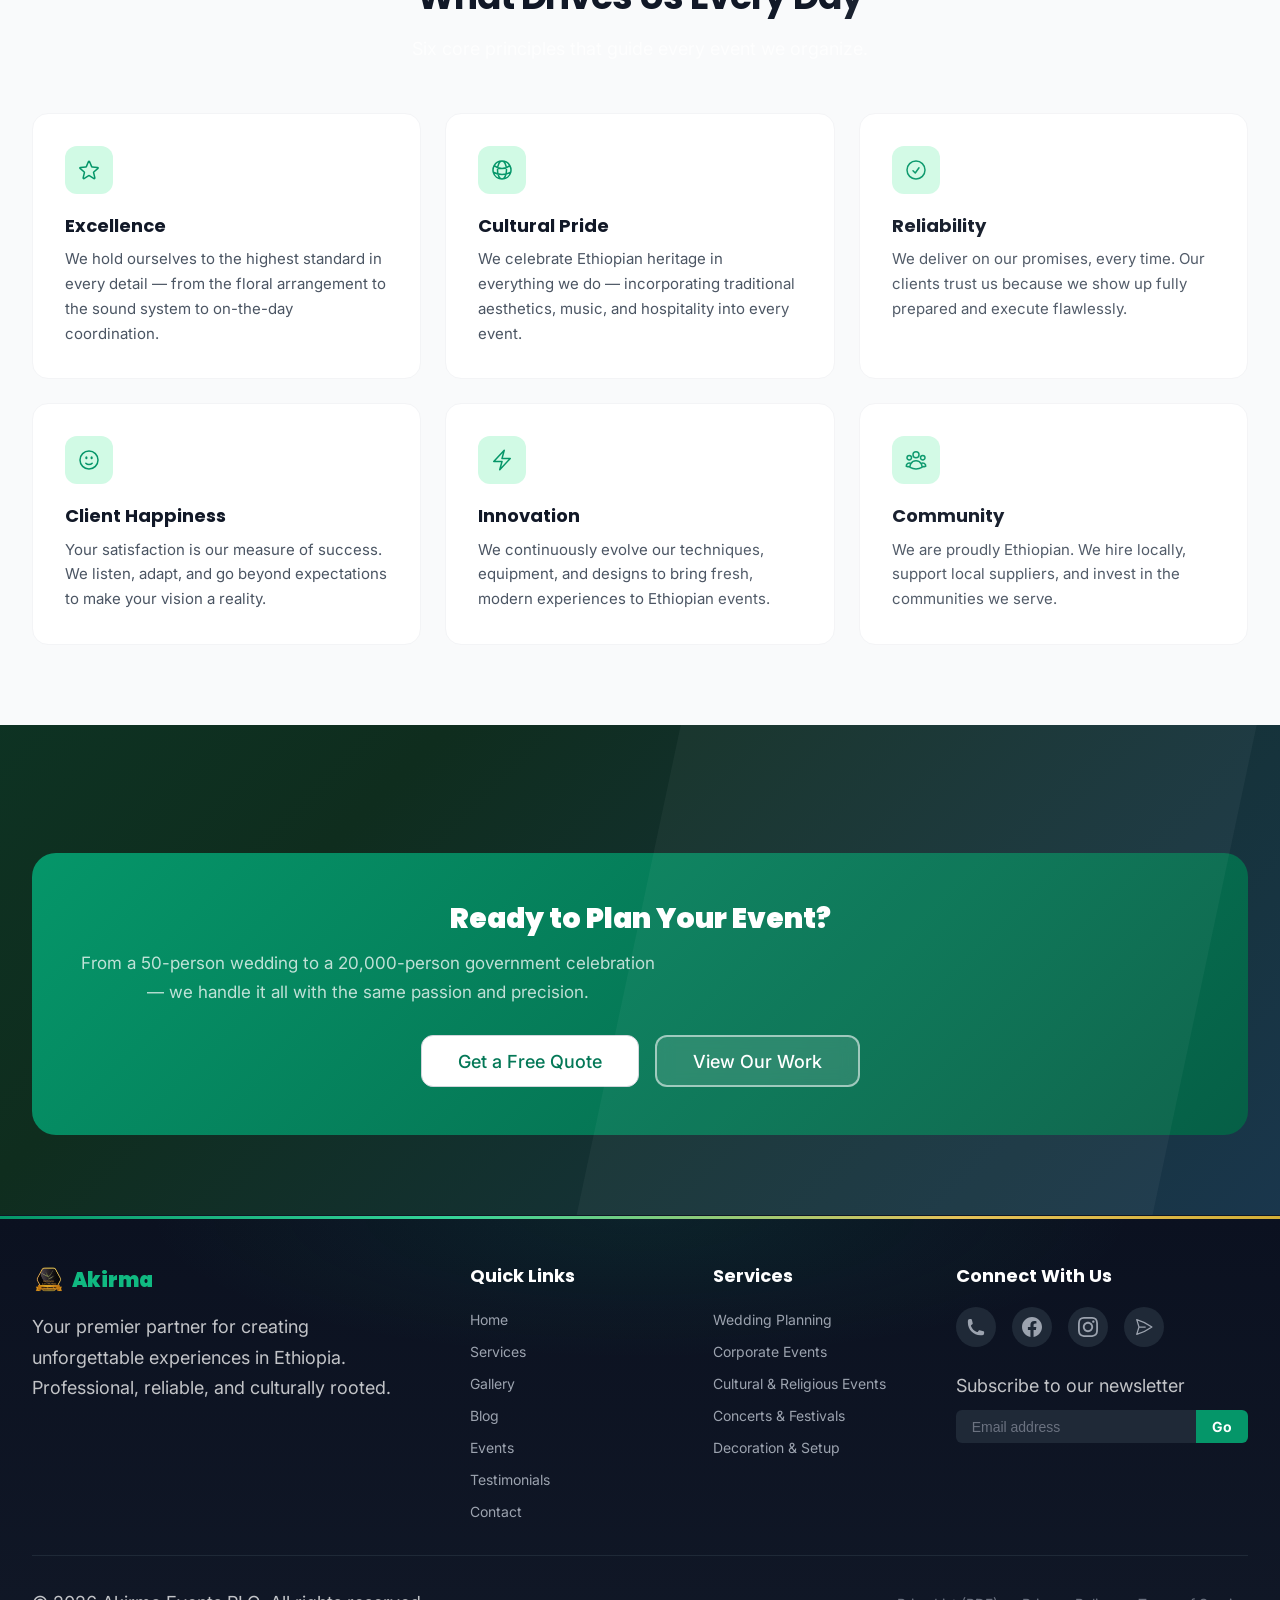
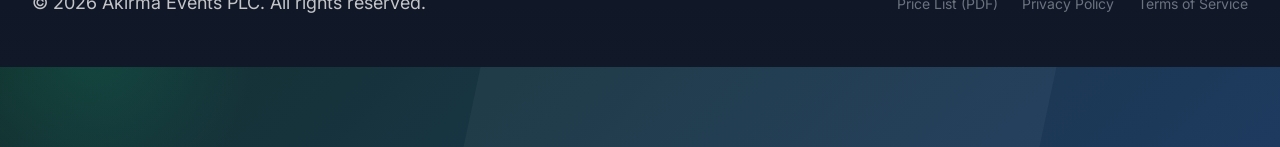
==== commit 8c0b750f: "Perf: cut page weight 60%+ and enable asset caching; Admin: forgot-PIN via email PERFORMANCE - Image" ====
--- a/about.html
+++ b/about.html
@@ -11,10 +11,10 @@
   <meta property="og:description" content="Ethiopia's trusted event organizer since 2018. Meet our team and learn our story." />
   <meta property="og:type" content="website" />
   <meta property="og:url" content="https://akirmaevents.com/about.html" />
-  <meta property="og:image" content="https://akirmaevents.com/images/hero-bg.png" />
+  <meta property="og:image" content="https://akirmaevents.com/images/hero-bg.jpg" />
   <meta property="og:site_name" content="Akirma Events PLC" />
   <meta name="twitter:card" content="summary_large_image" />
-  <meta name="twitter:image" content="https://akirmaevents.com/images/hero-bg.png" />
+  <meta name="twitter:image" content="https://akirmaevents.com/images/hero-bg.jpg" />
   <!-- Breadcrumb Structured Data -->
   <script type="application/ld+json">
   {
@@ -33,6 +33,36 @@
     }]
   }
   </script>
+  <script type="application/ld+json">
+  {
+    "@context": "https://schema.org",
+    "@type": "AboutPage",
+    "@id": "https://akirmaevents.com/about.html#page",
+    "url": "https://akirmaevents.com/about.html",
+    "name": "About Us | Akirma Events PLC",
+    "inLanguage": [ "en", "am" ],
+    "mainEntity": {
+      "@type": "LocalBusiness",
+      "@id": "https://akirmaevents.com/#business",
+      "name": "Akirma Events PLC",
+      "slogan": "Ethiopia's Premier Event Company",
+      "url": "https://akirmaevents.com/",
+      "telephone": [ "+251910977371", "+251915843131", "+251915895757" ],
+      "address": {
+        "@type": "PostalAddress",
+        "streetAddress": "Bole Road",
+        "addressLocality": "Addis Ababa",
+        "addressCountry": "ET"
+      },
+      "areaServed": "Addis Ababa & nationwide across Ethiopia",
+      "sameAs": [
+        "https://www.facebook.com/share/1CFo9pz9T1/",
+        "https://www.instagram.com/akirmaevents/",
+        "https://t.me/akirmaeventsplc"
+      ]
+    }
+  }
+  </script>
   <link rel="preconnect" href="https://fonts.googleapis.com">
   <link rel="preconnect" href="https://fonts.gstatic.com" crossorigin>
   <link rel="preload" href="https://fonts.googleapis.com/css2?family=Poppins:wght@400;700;900&family=Inter:wght@400;500;600;700&display=swap" as="style">
@@ -41,6 +71,7 @@
   <link rel="apple-touch-icon" sizes="180x180" href="/icons/apple-touch-icon.png" />
   <link rel="manifest" href="/site.webmanifest" />
   <meta name="theme-color" content="#059669" />
+  <link rel="stylesheet" href="https://fonts.googleapis.com/css2?family=Inter:wght@300;400;500;600;700&family=Poppins:wght@400;500;600;700;800;900&family=Noto+Sans+Ethiopic:wght@400;500;600;700&display=swap" />
 <link rel="stylesheet" href="css/styles.css" />
   <style>
     /* ── PAGE-SPECIFIC STYLES ── */
@@ -337,11 +368,13 @@
 <!-- Footer (Injected by shared.js) -->
 <footer></footer>
 
-<script src="js/config.js"></script>
+<script src="js/config.js" defer></script>
   <!-- Admin dashboard data layer (safe no-op unless Firebase configured) -->
   <script src="js/store.js" defer></script>
-<script src="js/data.js"></script>
-<script src="js/shared.js"></script>
+<script src="js/data.js" defer></script>
+<script src="js/site-overrides.js" defer></script>
+<script src="js/content.js" defer></script>
+<script src="js/shared.js" defer></script>
 <script>
 document.addEventListener('DOMContentLoaded', () => {
   initReveal();
--- a/css/styles.css
+++ b/css/styles.css
@@ -3,7 +3,6 @@
    Exact replica of Next.js/Tailwind app globals + components
    ===================================================== */
 
-@import url('https://fonts.googleapis.com/css2?family=Inter:wght@300;400;500;600;700&family=Poppins:wght@400;500;600;700;800;900&family=Noto+Sans+Ethiopic:wght@400;500;600;700&display=swap');
 
 /* ── CSS VARIABLES (mirrors globals.css) ── */
 :root {
@@ -103,7 +102,6 @@
   top: 0;
 }
 
-
 /* ── CONTAINER (max-w-7xl) ── */
 .container {
   margin-left: auto;
@@ -1112,189 +1110,6 @@
   font-size: 1rem;
 }
 body.dark .faq-answer-inner { color: var(--gray-400); }
-
-/* ── BUDGET ESTIMATOR ── */
-#budget-estimator { padding: 5rem 0; background-color: white; }
-body.dark #budget-estimator { background-color: var(--gray-900); }
-
-.estimator-wrap {
-  max-width: 56rem;
-  margin: 0 auto;
-  background-color: rgba(236,253,245,0.5);
-  padding: 2rem;
-  border-radius: 2.5rem;
-  border: 1px solid var(--primary-100);
-}
-@media (min-width: 768px) { .estimator-wrap { padding: 3rem; } }
-body.dark .estimator-wrap {
-  background-color: rgba(5,150,105,0.1);
-  border-color: rgba(5,150,105,0.3);
-}
-
-.estimator-inner {
-  display: flex;
-  flex-direction: column;
-  gap: 3rem;
-}
-@media (min-width: 768px) { .estimator-inner { flex-direction: row; } }
-
-.estimator-controls { flex: 1; display: flex; flex-direction: column; gap: 2rem; }
-.estimator-header { display: flex; align-items: center; gap: 0.75rem; margin-bottom: 0.25rem; }
-.estimator-header svg { width: 1.5rem; height: 1.5rem; color: var(--primary-500); }
-.estimator-header h2 {
-  font-size: 1.5rem;
-  font-weight: 700;
-  color: var(--gray-900);
-  font-family: 'Poppins', sans-serif;
-}
-body.dark .estimator-header h2 { color: white; }
-.estimator-desc { color: var(--gray-600); }
-body.dark .estimator-desc { color: var(--gray-400); }
-
-.slider-label {
-  display: flex;
-  justify-content: space-between;
-  align-items: flex-end;
-  margin-bottom: 1rem;
-}
-.slider-label-left {
-  display: flex;
-  align-items: center;
-  gap: 0.5rem;
-  font-size: 0.875rem;
-  font-weight: 700;
-  text-transform: uppercase;
-  letter-spacing: 0.05em;
-  color: var(--gray-700);
-}
-body.dark .slider-label-left { color: var(--gray-300); }
-.slider-label-left svg { width: 1rem; height: 1rem; }
-.slider-count {
-  font-size: 1.875rem;
-  font-weight: 700;
-  color: var(--primary-500);
-}
-
-input[type=range] {
-  width: 100%;
-  height: 0.5rem;
-  background-color: var(--primary-200);
-  border-radius: 0.5rem;
-  appearance: none;
-  cursor: pointer;
-  accent-color: var(--primary-500);
-}
-body.dark input[type=range] { background-color: rgba(5,150,105,0.5); }
-
-.level-label {
-  font-size: 0.875rem;
-  font-weight: 700;
-  text-transform: uppercase;
-  letter-spacing: 0.05em;
-  color: var(--gray-700);
-  margin-bottom: 1rem;
-  display: block;
-}
-body.dark .level-label { color: var(--gray-300); }
-
-.levels-grid {
-  display: grid;
-  grid-template-columns: repeat(3, 1fr);
-  gap: 0.75rem;
-}
-.level-btn {
-  padding: 1rem;
-  border-radius: 1rem;
-  border: 2px solid white;
-  background-color: white;
-  cursor: pointer;
-  text-align: left;
-  transition: all 0.2s;
-  font-family: 'Inter', sans-serif;
-}
-body.dark .level-btn { border-color: var(--gray-800); background-color: var(--gray-800); }
-.level-btn.active {
-  border-color: var(--primary-500);
-  background-color: rgba(16,185,129,0.05);
-  box-shadow: 0 4px 6px rgba(16,185,129,0.1);
-}
-.level-btn:hover:not(.active) { border-color: var(--primary-200); }
-.level-btn svg { width: 1.25rem; height: 1.25rem; margin-bottom: 0.5rem; color: var(--gray-400); }
-.level-btn.active svg { color: var(--primary-500); }
-.level-btn h4 {
-  font-size: 0.875rem;
-  font-weight: 700;
-  margin-bottom: 0.25rem;
-  color: var(--gray-500);
-  font-family: 'Poppins', sans-serif;
-}
-.level-btn.active h4 { color: var(--gray-900); }
-body.dark .level-btn.active h4 { color: white; }
-.level-btn p { font-size: 0.625rem; color: var(--gray-500); line-height: 1.25; }
-
-.estimator-results {
-  flex-shrink: 0;
-  width: 100%;
-  background-color: white;
-  padding: 2rem;
-  border-radius: 1.5rem;
-  border: 1px solid var(--primary-100);
-  display: flex;
-  flex-direction: column;
-  justify-content: space-between;
-  box-shadow: 0 20px 25px rgba(5,150,105,0.05);
-}
-@media (min-width: 768px) { .estimator-results { width: 20rem; } }
-body.dark .estimator-results { background-color: var(--gray-950); border-color: rgba(5,150,105,0.3); }
-
-.result-label {
-  font-size: 0.75rem;
-  font-weight: 700;
-  text-transform: uppercase;
-  letter-spacing: 0.1em;
-  color: var(--gray-400);
-  display: block;
-  margin-bottom: 0.25rem;
-}
-body.dark .result-label { color: var(--gray-500); }
-.result-total {
-  font-size: 2.25rem;
-  font-weight: 900;
-  color: var(--gray-900);
-  font-family: 'Poppins', sans-serif;
-}
-body.dark .result-total { color: white; }
-.result-currency {
-  font-size: 1.125rem;
-  font-weight: 700;
-  color: var(--primary-500);
-  margin-left: 0.25rem;
-}
-.result-range-box {
-  padding: 1rem;
-  background-color: var(--primary-50);
-  border-radius: 1rem;
-  margin-top: 1.5rem;
-}
-body.dark .result-range-box { background-color: rgba(5,150,105,0.3); }
-.result-range-label {
-  font-size: 0.625rem;
-  font-weight: 700;
-  text-transform: uppercase;
-  letter-spacing: 0.1em;
-  color: var(--primary-600);
-  display: block;
-  margin-bottom: 0.25rem;
-}
-body.dark .result-range-label { color: var(--primary-400); }
-.result-range-val {
-  font-size: 0.875rem;
-  font-weight: 700;
-  color: var(--primary-800);
-}
-body.dark .result-range-val { color: var(--primary-400); }
-.result-actions { margin-top: 2rem; display: flex; flex-direction: column; gap: 1rem; }
-.result-disclaimer { font-size: 0.625rem; color: var(--gray-400); text-align: center; line-height: 1.5; }
 
 /* ── CONTACT ── */
 #contact { padding: 5rem 0; background-color: white; }
@@ -1812,7 +1627,6 @@
 .gallery-item:hover .gallery-zoom-btn { transform: scale(1); }
 .gallery-zoom-btn svg { width: 1.5rem; height: 1.5rem; }
 
-
 /* ── UTILITIES ── */
 .mt-12 { margin-top: 3rem; }
 .mt-8  { margin-top: 2rem; }
@@ -2008,12 +1822,6 @@
   .testimonials-grid { grid-template-columns: 1fr; }
 }
 
-/* Budget estimator — stack on mobile */
-@media (max-width: 640px) {
-  .estimator-wrap { flex-direction: column; }
-  .levels-grid { grid-template-columns: 1fr; }
-}
-
 /* Contact section — 1 col on mobile */
 @media (max-width: 768px) {
   .contact-grid { grid-template-columns: 1fr; }
@@ -2030,7 +1838,7 @@
 @media (max-width: 640px) {
   #services, #vision-mission, #featured-events,
   #why-choose-us, #testimonials, #faq,
-  #budget-estimator, #gallery, #contact {
+  #gallery, #contact {
     padding: 3rem 0;
   }
 }
@@ -2127,7 +1935,6 @@
 }
 body.dark .contact-map { border-color: var(--gray-700); }
 
-
 /* ══════════════════════════════════════════════════════════
    CONTACT FORM — WhatsApp secondary button & submit row
 ══════════════════════════════════════════════════════════ */
@@ -2241,6 +2048,28 @@
 }
 
 /* Gold eyebrow pill above the hero H1 */
+/* ── INTERACTIVE 3D HERO CANVAS (WebGL, progressive enhancement) ── */
+.hero-canvas {
+  position: absolute;
+  inset: 0;
+  width: 100%;
+  height: 100%;
+  z-index: 5;              /* above photo + dark overlay, below content (z-index:10) */
+  pointer-events: none;    /* let clicks/scroll pass through to CTAs */
+  opacity: 1;
+  transition: opacity 0.4s ease;
+  will-change: opacity, transform;
+}
+/* When WebGL is running, gently darken the photo so gold light pops */
+.hero-3d-active .hero-bg-overlay {
+  background:
+    radial-gradient(ellipse at 50% 38%, rgba(0,0,0,0) 34%, rgba(0,0,0,0.45) 100%),
+    linear-gradient(to bottom,
+      rgba(2,26,21,0.62) 0%,
+      rgba(3,40,32,0.74) 45%,
+      rgba(2,40,31,0.86) 100%);
+}
+
 .hero-eyebrow {
   display: inline-flex;
   align-items: center;
@@ -2580,7 +2409,7 @@
 }
 .why-badge svg { color: var(--gold-400); }
 
-/* ── G. FORMS & ESTIMATOR ────────────────────────────────────── */
+/* ── G. FORMS ────────────────────────────────────────────────── */
 label { font-size: 0.8125rem; font-weight: 600; }
 .form-input {
   min-height: 2.75rem;
@@ -2590,92 +2419,6 @@
 .form-input:focus {
   border-color: var(--primary-500);
   box-shadow: 0 0 0 3px rgba(16,185,129,0.15);
-}
-
-/* Range slider: white thumb + gold-tipped emerald fill track */
-input[type=range] {
-  -webkit-appearance: none;
-  appearance: none;
-  height: 1.25rem;
-  background: transparent;
-  border-radius: 9999px;
-}
-body.dark input[type=range] { background: transparent; }
-input[type=range]::-webkit-slider-runnable-track {
-  height: 0.5rem;
-  border-radius: 9999px;
-  background: linear-gradient(to right,
-    var(--primary-500) 0%,
-    var(--primary-500) var(--fill, 10%),
-    rgba(16,185,129,0.22) var(--fill, 10%));
-}
-body.dark input[type=range]::-webkit-slider-runnable-track {
-  background: linear-gradient(to right,
-    var(--primary-500) 0%,
-    var(--primary-500) var(--fill, 10%),
-    rgba(16,185,129,0.3) var(--fill, 10%));
-}
-input[type=range]::-webkit-slider-thumb {
-  -webkit-appearance: none;
-  appearance: none;
-  width: 16px; height: 16px;
-  margin-top: -0.25rem;
-  border-radius: 9999px;
-  background: #ffffff;
-  border: 3px solid var(--primary-500);
-  box-shadow: 0 1px 4px rgba(2,44,34,0.35);
-  cursor: grab;
-}
-input[type=range]::-moz-range-track {
-  height: 0.5rem;
-  border-radius: 9999px;
-  background: linear-gradient(to right,
-    var(--primary-500) 0%,
-    var(--primary-500) var(--fill, 10%),
-    rgba(16,185,129,0.22) var(--fill, 10%));
-}
-body.dark input[type=range]::-moz-range-track {
-  background: linear-gradient(to right,
-    var(--primary-500) 0%,
-    var(--primary-500) var(--fill, 10%),
-    rgba(16,185,129,0.3) var(--fill, 10%));
-}
-input[type=range]::-moz-range-thumb {
-  width: 16px; height: 16px;
-  border-radius: 9999px;
-  background: #ffffff;
-  border: 3px solid var(--primary-500);
-  box-shadow: 0 1px 4px rgba(2,44,34,0.35);
-  cursor: grab;
-}
-input[type=range]:focus-visible { outline: 2px solid var(--gold-400); outline-offset: 4px; }
-
-/* Active service level: emerald border + gold check chip */
-.level-btn { position: relative; }
-.level-btn.active::after {
-  content: '\2713';
-  position: absolute;
-  top: 0.5rem; right: 0.5rem;
-  width: 1.25rem; height: 1.25rem;
-  border-radius: 9999px;
-  background: linear-gradient(135deg, var(--gold-300), var(--gold-500));
-  color: #241a02;
-  font-size: 0.75rem;
-  font-weight: 800;
-  line-height: 1;
-  display: flex;
-  align-items: center;
-  justify-content: center;
-  box-shadow: 0 2px 6px rgba(212,175,55,0.45);
-}
-
-/* Estimated total: emerald → gold gradient text */
-#budget-estimator .result-total {
-  background: linear-gradient(100deg, var(--primary-600) 10%, var(--primary-500) 45%, var(--gold-500) 90%);
-  -webkit-background-clip: text;
-  background-clip: text;
-  -webkit-text-fill-color: transparent;
-  color: transparent;
 }
 
 /* ── H. FOOTER ───────────────────────────────────────────────── */
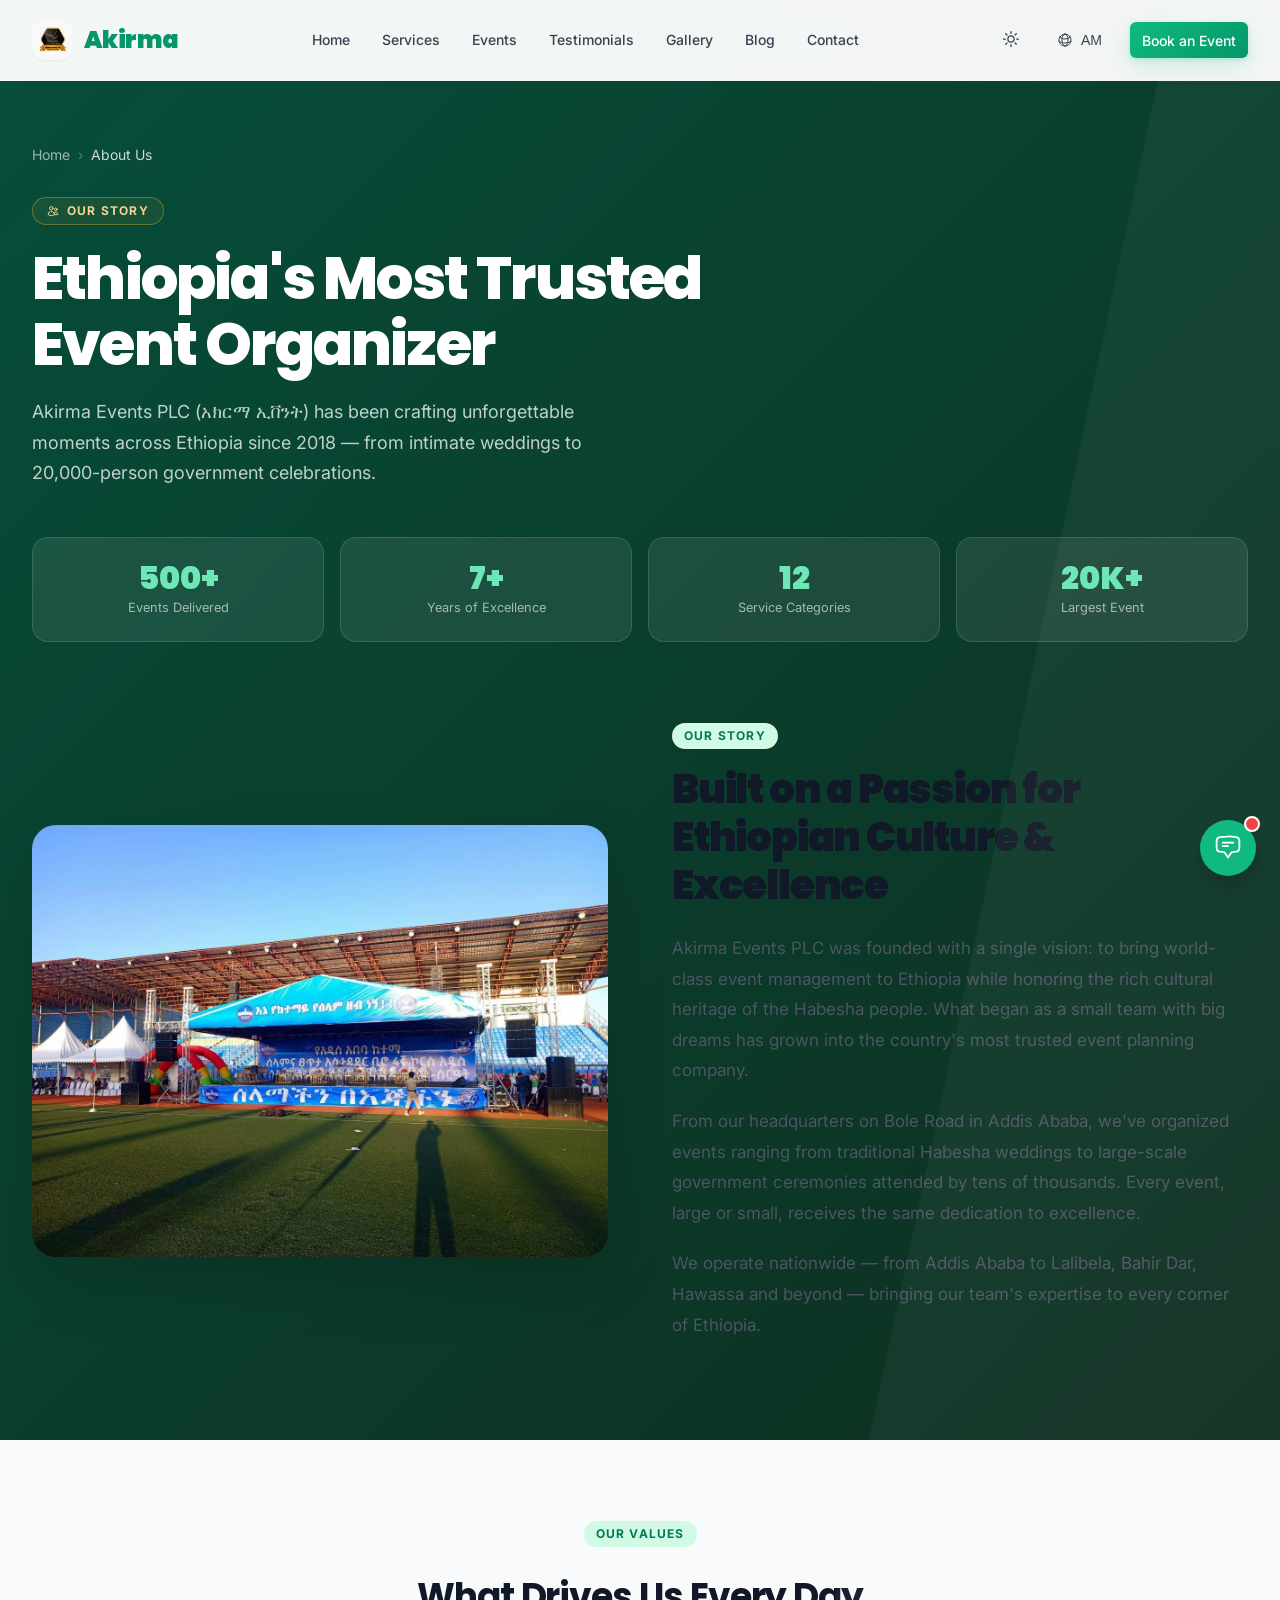
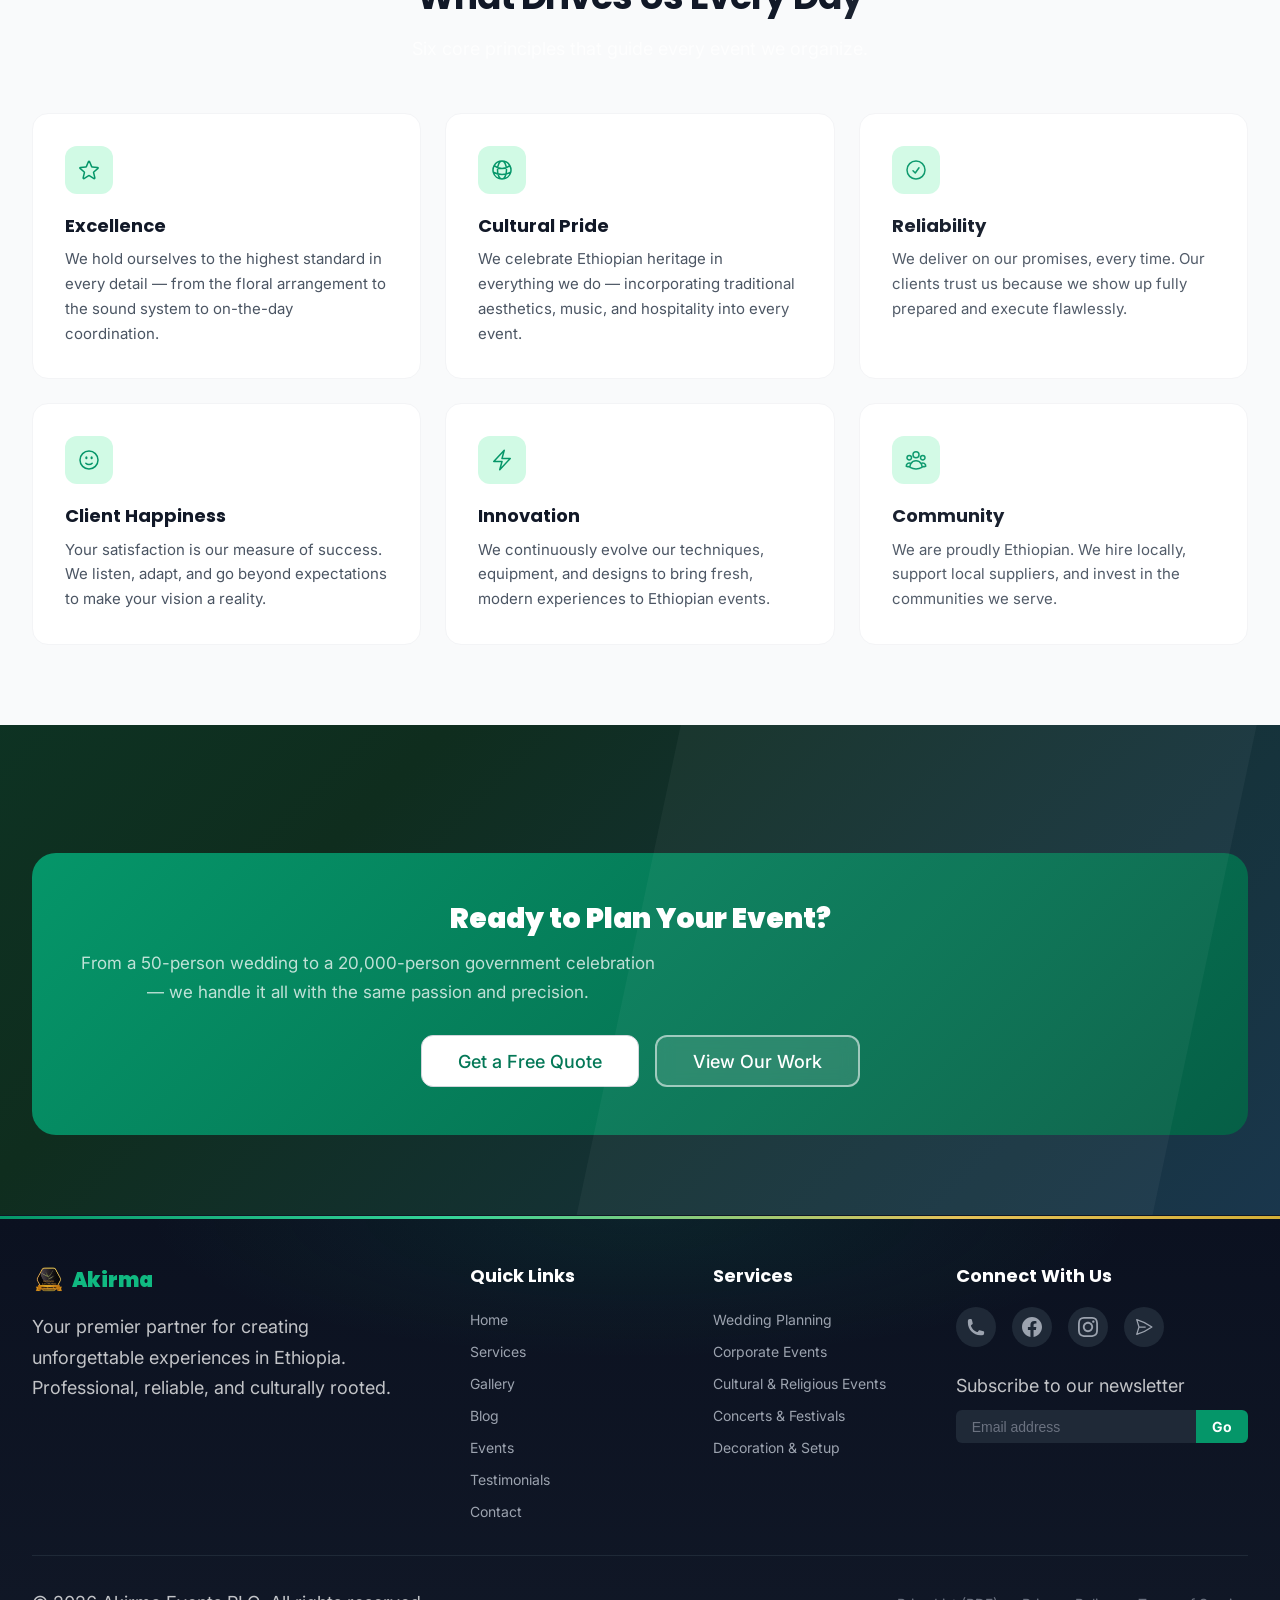
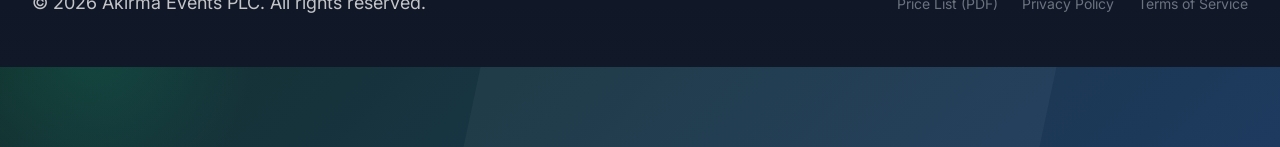
==== commit 1a156f62: "Fix all broken event images (.jpg refs -> actual .webp files) + real map location - data.js/about/se" ====
--- a/about.html
+++ b/about.html
@@ -294,7 +294,7 @@
   <div class="container">
     <div class="story-grid">
       <div class="story-img reveal">
-        <img src="images/events/Addis ababa city government peace and security 20,000 celebrating ceremony to abebe bikila stadium.jpg" alt="Akirma Events managing a 20,000 person government ceremony at Abebe Bikila Stadium, Addis Ababa" loading="lazy" />
+        <img src="images/events/Addis%20ababa%20city%20government%20peace%20and%20security%2020,000%20celebrating%20ceremony%20to%20abebe%20bikila%20stadium.webp" alt="Akirma Events managing a 20,000 person government ceremony at Abebe Bikila Stadium, Addis Ababa" loading="lazy" />
       </div>
       <div class="story-text reveal">
         <span class="story-tag">Our Story</span>
--- a/css/styles.css
+++ b/css/styles.css
@@ -1934,6 +1934,27 @@
   margin-top: 0.5rem;
 }
 body.dark .contact-map { border-color: var(--gray-700); }
+
+/* "Open in Google Maps" link under the map embed */
+.contact-map-link {
+  display: flex;
+  align-items: center;
+  justify-content: center;
+  gap: 0.375rem;
+  padding: 0.55rem 0.75rem;
+  font-size: 0.8125rem;
+  font-weight: 600;
+  color: var(--primary-500);
+  background: var(--primary-50);
+  text-decoration: none;
+  transition: background-color 0.2s ease;
+}
+.contact-map-link:hover { background: var(--primary-100); }
+body.dark .contact-map-link {
+  background: rgba(16, 185, 129, 0.08);
+  color: var(--primary-500);
+}
+body.dark .contact-map-link:hover { background: rgba(16, 185, 129, 0.15); }
 
 /* ══════════════════════════════════════════════════════════
    CONTACT FORM — WhatsApp secondary button & submit row
